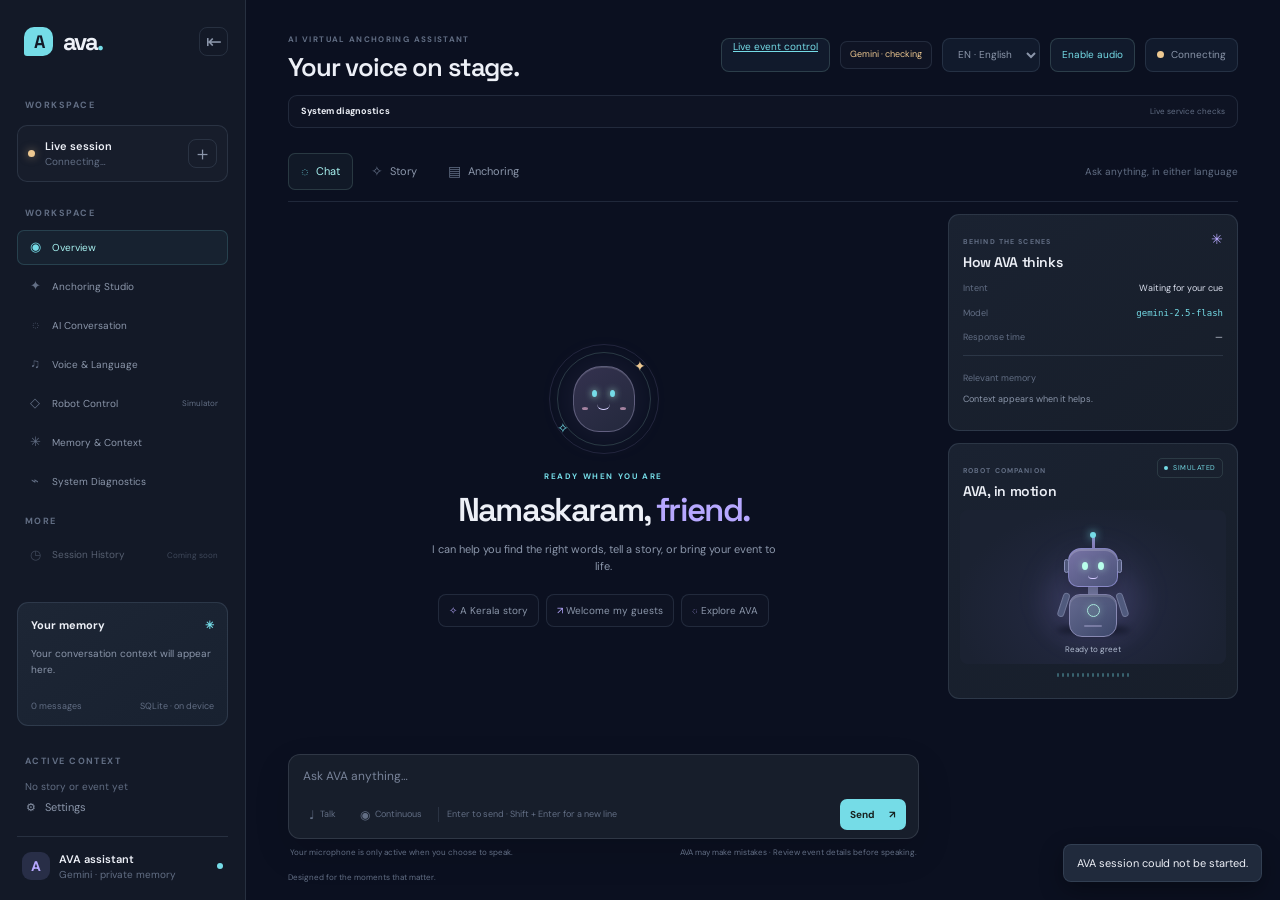
==== static/index.html @ 93ef5743 "Add AVA AI anchoring assistant" ====
<!doctype html>
<html lang="en">
<head>
  <meta charset="utf-8">
  <meta name="viewport" content="width=device-width, initial-scale=1">
  <meta name="theme-color" content="#0b1020">
  <title>AVA — Your voice on stage</title>
  <link rel="preconnect" href="https://fonts.googleapis.com">
  <link rel="preconnect" href="https://fonts.gstatic.com" crossorigin>
  <link href="https://fonts.googleapis.com/css2?family=DM+Sans:wght@400;500;600;700&family=Manjari:wght@400;700&family=Noto+Sans+Malayalam:wght@400;500;600;700&family=Space+Grotesk:wght@500;600;700&display=swap" rel="stylesheet">
  <link rel="stylesheet" href="/static/css/ava.css">
  <script src="/static/js/ava.js" defer></script>
</head>
<body>
  <div class="app-shell">
    <aside class="sidebar" aria-label="AVA workspace">
      <div class="sidebar-brand-row">
        <a class="brand" href="/" aria-label="AVA home"><span class="brand-mark">A</span><span>ava<span class="brand-dot">.</span></span></a>
        <button class="icon-button sidebar-toggle" id="sidebar-toggle" type="button" aria-label="Collapse sidebar" aria-expanded="true" title="Collapse sidebar">⇤</button>
      </div>
      <div class="sidebar-label">WORKSPACE</div>
      <div class="session-card">
        <span class="live-dot connecting" id="session-dot" aria-hidden="true"></span>
        <div><strong>Live session</strong><small id="session-short">Connecting…</small></div>
        <button class="icon-button" id="new-session" aria-label="Start a new session" title="New session">＋</button>
      </div>
      <nav class="side-navigation" aria-label="Workspace navigation">
        <span class="sidebar-label">WORKSPACE</span>
        <button class="side-link active" data-nav="overview"><span>◉</span> Overview</button>
        <button class="side-link" data-nav="anchoring"><span>✦</span> Anchoring Studio</button>
        <button class="side-link" data-nav="chat"><span>◌</span> AI Conversation</button>
        <button class="side-link" data-nav="voice"><span>♫</span> Voice &amp; Language</button>
        <button class="side-link" data-nav="robot"><span>◇</span> Robot Control <small>Simulator</small></button>
        <button class="side-link" data-nav="memory"><span>✳</span> Memory &amp; Context</button>
        <button class="side-link" data-nav="diagnostics"><span>⌁</span> System Diagnostics</button>
        <span class="sidebar-label secondary-label">MORE</span>
        <button class="side-link unavailable" type="button" disabled aria-describedby="history-status"><span>◷</span> Session History <small id="history-status">Coming soon</small></button>
      </nav>
      <section class="memory-card" aria-labelledby="memory-title">
        <div class="card-heading"><span id="memory-title">Your memory</span><span class="memory-icon">✳</span></div>
        <p id="memory-copy">Your conversation context will appear here.</p>
        <div class="memory-meta"><span id="memory-count">0 messages</span><span>SQLite · on device</span></div>
      </section>
      <section class="state-card" aria-labelledby="state-title">
        <div class="sidebar-label" id="state-title">ACTIVE CONTEXT</div>
        <div class="state-content" id="active-state"><span class="state-empty">No story or event yet</span></div>
      </section>
      <div class="sidebar-bottom">
        <button class="settings-link" id="open-settings"><span>⚙</span> Settings</button>
        <div class="profile"><div class="profile-avatar">A</div>        <div><strong>AVA assistant</strong><small>Gemini · private memory</small></div><span class="profile-status" id="connection-dot"></span></div>
      </div>
    </aside>

    <main class="main-panel">
      <header class="topbar">
        <div><span class="topbar-kicker">AI VIRTUAL ANCHORING ASSISTANT</span><h1>Your voice on stage.</h1></div>
        <div class="topbar-actions">
          <a class="audio-unlock" href="/control">Live event control</a>
          <span class="provider-pill checking" id="provider-status" role="status">Gemini · checking</span>
          <label class="sr-only" for="language-select">Response language</label>
          <select id="language-select" class="language-select" aria-label="Response language">
            <option value="en">EN · English</option><option value="ml">മലയാളം</option>
          </select>
          <button id="enable-audio" class="audio-unlock" type="button">Enable audio</button>
          <button id="theme-status" class="connection-pill connecting" type="button" aria-live="polite" title="Connection status"><span class="status-indicator"></span><span id="connection-label">Connecting</span></button>
        </div>
      </header>
      <section id="health-banner" class="health-banner" role="alert" aria-live="polite" hidden>
        <strong>Some AVA services need attention</strong>
        <ul id="health-details"></ul>
      </section>
      <details class="diagnostics-panel" id="diagnostics-panel">
        <summary><span>System diagnostics</span><small>Live service checks</small></summary>
        <div id="diagnostics-list" class="diagnostics-list" aria-live="polite"></div>
      </details>

      <nav class="mode-tabs" aria-label="Conversation mode">
        <button class="mode-tab active" data-mode="chat" aria-pressed="true"><span>◌</span> Chat</button>
        <button class="mode-tab" data-mode="story" aria-pressed="false"><span>✧</span> Story</button>
        <button class="mode-tab" data-mode="anchoring" aria-pressed="false"><span>▤</span> Anchoring</button>
        <span class="mode-hint" id="mode-hint">Ask anything, in either language</span>
      </nav>

      <section class="studio-view" id="anchoring-studio" aria-labelledby="studio-title" hidden>
        <div class="studio-heading">
          <div><span class="panel-kicker">LIVE ANCHORING STUDIO</span><h2 id="studio-title">Shape the next moment.</h2><p>Build and revise a spoken script while keeping the live event schedule in view.</p></div>
          <span class="studio-draft-state" id="studio-draft-state" role="status">Draft not saved</span>
        </div>
        <div class="studio-grid">
          <div class="studio-editor">
            <form id="studio-form" class="studio-card">
              <div class="studio-card-heading"><div><span class="panel-kicker">SCRIPT BRIEF</span><h3>Give AVA the details</h3></div><span class="step-mark">01</span></div>
              <div class="studio-fields">
                <label>Event / program title<input name="title" maxlength="160" placeholder="e.g. TechVista 2026"></label>
                <label>Event format<select name="event_type"><option>College Event</option><option>Tech Fest</option><option>News</option><option>Interview</option><option>Seminar</option><option>Product Launch</option><option>Cultural Program</option><option>Custom</option></select></label>
                <label>Audience<input name="audience" maxlength="120" placeholder="Students, faculty, and guests"></label>
                <label>Presenter style<select name="style"><option>Warm and confident</option><option>Professional host</option><option>Energetic presenter</option><option>Elegant and formal</option></select></label>
                <label>Tone<select name="tone"><option>Professional</option><option>Energetic</option><option>Friendly</option><option>Formal</option><option>Dramatic</option></select></label>
                <label>Topic<input name="topic" maxlength="180" placeholder="What is this segment about?"></label>
                <label class="field-wide">Key points<textarea name="key_points" rows="3" maxlength="1200" placeholder="Facts and moments AVA should cover"></textarea></label>
                <label class="field-wide">Names and designations<textarea name="names" rows="2" maxlength="800" placeholder="Use only confirmed names"></textarea></label>
                <label class="field-wide">Additional instructions<textarea name="instructions" rows="2" maxlength="800" placeholder="Timing, pronunciation, pronunciation notes…"></textarea></label>
              </div>
              <div class="studio-actions">
                <button class="secondary-action" id="studio-save-draft" type="button">Save draft</button>
                <button class="primary-action" type="submit">✦ Generate script</button>
              </div>
              <p class="studio-note">Script generation uses the configured Gemini route and streams into this editor. AVA speaks only after you select a segment; enable browser audio first.</p>
            </form>

            <section class="studio-card script-card" aria-labelledby="script-editor-title">
              <div class="studio-card-heading"><div><span class="panel-kicker">EDITABLE SCRIPT</span><h3 id="script-editor-title">Your segments</h3></div><div class="script-metrics"><span id="script-word-count">0 words</span><span id="script-character-count">0 characters</span></div></div>
              <div id="script-sections" class="script-sections"></div>
              <div class="script-toolbar">
                <button class="text-action" id="add-script-section" type="button">＋ Add section</button>
                <button class="text-action" id="preview-script" type="button">Preview full script</button>
                <button class="text-action" id="reset-script" type="button">Reset draft</button>
              </div>
              <div class="studio-actions segment-actions">
                <button class="secondary-action" id="regenerate-section" type="button">Regenerate selected</button>
                <button class="primary-action" id="speak-section" type="button">Speak selected segment</button>
              </div>
              <p class="studio-note" id="studio-playback-note">Future segments are editable drafts; queued playback control is not available in the current backend.</p>
            </section>
          </div>

          <aside class="studio-sidebar">
            <section class="studio-card preview-card">
              <div class="studio-card-heading"><div><span class="panel-kicker">LIVE OUTPUT PREVIEW</span><h3>Ready for the room</h3></div><span class="live-pill"><i></i> PREVIEW</span></div>
              <div id="active-segment-preview" class="active-segment-preview">Select a script segment to preview it here.</div>
              <div class="preview-meta"><span id="preview-duration">Estimated time · —</span><span id="preview-language">English</span></div>
              <div class="queue-notice"><strong>Playback queue</strong><span>AVA speaks a segment only when you choose “Speak selected”. The current service does not expose a queued script API.</span></div>
            </section>
            <section class="event-card studio-card" id="event-card" hidden>
              <div class="panel-title"><div><span class="panel-kicker">LIVE EVENT</span><h2>Event setup &amp; schedule</h2></div></div>
              <form id="event-form" class="event-form">
                <label>Event name<input name="name" required maxlength="200" placeholder="e.g. College Arts Festival"></label>
                <div class="event-fields"><label>Venue<input name="venue" maxlength="200" placeholder="Main auditorium"></label><label>Date<input name="event_date" type="date"></label></div>
                <label>Chief guest<input name="chief_guest" maxlength="200" placeholder="Name (optional)"></label>
                <label>Speakers<input name="speakers" maxlength="800" placeholder="Names, separated by commas"></label>
                <label>Schedule <small>One item per line: time | title | speaker</small><textarea name="schedule" rows="3" placeholder="10:00 | Welcome | Anjali"></textarea></label>
                <label>Tone<select name="tone"><option>Professional</option><option>Energetic</option><option>Youthful</option><option>Elegant</option></select></label>
                <button class="event-save" type="submit">Save event details</button>
              </form>
              <div id="schedule-display"></div>
              <button id="next-item" class="next-item" type="button" hidden>Announce next item <span>→</span></button>
            </section>
            <section class="studio-card segment-status-card">
              <span class="panel-kicker">SESSION CONTROLS</span>
              <h3>Live-safe editing</h3>
              <ul><li>Edits stay in this browser until you save the draft.</li><li>Generating a new segment does not overwrite the text currently being spoken.</li><li>Pause-after-segment and queue replacement are unavailable without backend queue support.</li></ul>
              <button class="stop-action" id="studio-stop" type="button">■ Stop current speech</button>
            </section>
          </aside>
        </div>
      </section>

      <div class="workspace">
        <section class="conversation-column" aria-label="Conversation">
          <div class="welcome-panel" id="welcome-panel">
            <div class="avatar-stage" id="avatar-stage" aria-hidden="true">
              <div class="avatar-orbit orbit-one"></div><div class="avatar-orbit orbit-two"></div>
              <div class="avatar-face"><span class="avatar-eyes"><i></i><i></i></span><span class="avatar-smile"></span><span class="avatar-cheek cheek-left"></span><span class="avatar-cheek cheek-right"></span></div>
              <span class="avatar-spark spark-one">✦</span><span class="avatar-spark spark-two">✧</span>
            </div>
            <p class="eyebrow">READY WHEN YOU ARE</p>
            <h2>Namaskaram, <span>friend.</span></h2>
            <p class="welcome-copy">I can help you find the right words, tell a story, or bring your event to life.</p>
            <div class="suggestion-row">
              <button class="suggestion" data-prompt="Create a story about a robot in Kerala">✧ <span>A Kerala story</span></button>
              <button class="suggestion" data-prompt="Write a warm welcome for our college arts festival">↗ <span>Welcome my guests</span></button>
              <button class="suggestion" data-prompt="Tell me what AVA can do">◌ <span>Explore AVA</span></button>
            </div>
          </div>
          <div class="chat-log" id="chat-log" aria-live="polite" aria-relevant="additions text"></div>
          <div class="typing-indicator" id="typing-indicator" aria-label="AVA is thinking" hidden><span></span><span></span><span></span><small>AVA is thinking</small></div>
          <div class="composer-wrap">
            <form id="chat-form" class="composer">
              <textarea id="message-input" rows="1" maxlength="8000" aria-label="Message AVA" placeholder="Ask AVA anything…"></textarea>
              <div class="composer-controls">
                <div class="composer-tools">
                  <button type="button" class="tool-button" id="mic-button" aria-label="Start push-to-talk" title="Push to talk">♩<span>Talk</span></button>
                  <button type="button" class="tool-button" id="continuous-button" aria-pressed="false" title="Toggle continuous listening">◉<span>Continuous</span></button>
                  <span class="input-divider"></span><span class="input-tip">Enter to send · Shift + Enter for a new line</span>
                </div>
                <button class="send-button" id="send-button" type="submit" aria-label="Send message"><span>Send</span><span>↗</span></button>
              </div>
            </form>
            <div class="composer-foot"><span id="microphone-status" role="status">Your microphone is only active when you choose to speak.</span><span>AVA may make mistakes · Review event details before speaking.</span></div>
          </div>
        </section>

        <aside class="insight-column">
          <section class="think-card">
            <div class="panel-title"><div><span class="panel-kicker">BEHIND THE SCENES</span><h2>How AVA thinks</h2></div><span class="think-spark">✳</span></div>
            <div class="think-row"><span class="think-label">Intent</span><span class="think-value" id="think-intent">Waiting for your cue</span></div>
            <div class="think-row"><span class="think-label">Model</span><span class="think-value model-value" id="think-model">gemini-2.5-flash</span></div>
            <div class="think-row"><span class="think-label">Response time</span><span class="think-value" id="think-latency">—</span></div>
            <div class="think-context"><span class="think-label">Relevant memory</span><p id="think-context">Context appears when it helps.</p></div>
          </section>
          <section class="robot-card" id="robot-card">
            <div class="robot-header"><div><span class="panel-kicker">ROBOT COMPANION</span><h2>AVA, in motion</h2></div><span class="sim-badge"><i></i> SIMULATED</span></div>
            <div class="robot-scene" id="robot-scene" aria-label="Animated simulated robot">
              <div class="scene-glow"></div><div class="robot-shadow"></div>
              <div class="robot-antenna"><i></i></div><div class="robot-head"><div class="robot-ear ear-left"></div><div class="robot-ear ear-right"></div><div class="robot-eye eye-left"></div><div class="robot-eye eye-right"></div><div class="robot-mouth"></div></div>
              <div class="robot-neck"></div><div class="robot-body"><span class="robot-core"></span><span class="robot-body-line"></span></div><div class="robot-arm arm-left"></div><div class="robot-arm arm-right"></div>
              <span class="robot-caption" id="robot-caption">Ready to greet</span>
            </div>
            <div class="visualizer" id="visualizer" aria-label="Speech visualizer"><i></i><i></i><i></i><i></i><i></i><i></i><i></i><i></i><i></i><i></i><i></i><i></i><i></i><i></i><i></i></div>
          </section>
        </aside>
      </div>
      <footer class="app-footer"><span>Designed for the moments that matter.</span><span>Gemini AI · local SQLite memory</span></footer>
    </main>
  </div>
  <dialog id="settings-dialog" class="settings-dialog">
    <form method="dialog" class="settings-heading"><div><span class="panel-kicker">PREFERENCES</span><h2>Make AVA yours</h2></div><button class="icon-button" aria-label="Close settings">×</button></form>
    <form id="settings-form" class="settings-form">
      <label>Gemini model<input id="model-setting" readonly value="gemini-2.5-flash"><small>Set GEMINI_MODEL in .env or config/ava.yaml.</small></label>
      <label>Speaking voice<select id="voice-setting"></select></label>
      <label>Microphone<select id="mic-setting"><option value="">Default microphone</option></select></label>
      <label>Robot connection<input id="robot-setting" readonly value="simulated"></label>
      <label>Robot serial port<input id="robot-port-setting" readonly value="Configure in config/ava.yaml"><small>Configure the COM port and baud rate in config/ava.yaml, then restart AVA.</small></label>
      <button class="event-save" type="submit">Save preferences</button>
    </form>
  </dialog>
  <dialog id="script-preview-dialog" class="settings-dialog script-preview-dialog">
    <form method="dialog" class="settings-heading"><div><span class="panel-kicker">FULL SCRIPT</span><h2>Preview</h2></div><button class="icon-button" aria-label="Close script preview">×</button></form>
    <pre id="script-preview-text" class="script-preview-text"></pre>
  </dialog>
  <div class="toast-region" id="toast-region" role="status" aria-live="polite"></div>
</body>
</html>
---- static/css/ava.css ----
:root {
  color-scheme: dark;
  --bg: #0b1020;
  --panel: #111a2c;
  --panel-soft: #152039;
  --panel-raised: #1a2742;
  --line: rgba(171, 196, 232, .13);
  --ink: #edf0f7;
  --muted: #8b96aa;
  --faint: #626e84;
  --mint: #75dce7;
  --mint-bright: #a9f4f2;
  --lavender: #b7a8ff;
  --gold: #edc891;
  --danger: #ff9b9b;
  --sans: "DM Sans", "Noto Sans Malayalam", "Manjari", sans-serif;
  --display: "Space Grotesk", "Noto Sans Malayalam", "Manjari", sans-serif;
}
* { box-sizing: border-box; }
body { margin: 0; min-width: 320px; color: var(--ink); background: var(--bg); font: 14px/1.5 var(--sans); }
button, input, select, textarea { font: inherit; }
button { color: inherit; }
button:focus-visible, input:focus-visible, select:focus-visible, textarea:focus-visible, a:focus-visible { outline: 2px solid var(--mint); outline-offset: 3px; }
.app-shell { min-height: 100vh; display: grid; grid-template-columns: 246px minmax(0, 1fr); }
.sidebar { position: sticky; top: 0; height: 100vh; padding: 26px 17px 18px; display: flex; flex-direction: column; border-right: 1px solid var(--line); background: #131927; }
.brand { display: flex; align-items: center; gap: 10px; padding: 0 7px; color: var(--ink); text-decoration: none; font: 700 24px var(--display); letter-spacing: -.08em; }
.brand-mark { width: 29px; height: 29px; display: grid; place-items: center; color: #131927; background: var(--mint); border-radius: 10px 10px 10px 3px; font-size: 18px; letter-spacing: -.06em; }
.brand-dot { color: var(--mint); }
.sidebar-label, .panel-kicker, .topbar-kicker { color: var(--faint); font-size: 9px; font-weight: 700; letter-spacing: .16em; }
.sidebar-label { margin: 42px 8px 12px; }
.session-card { display: flex; align-items: center; gap: 10px; padding: 12px 10px; border: 1px solid var(--line); border-radius: 10px; background: rgba(255,255,255,.018); }
.session-card > div { flex: 1; min-width: 0; }
.session-card strong, .profile strong { display: block; font-size: 11px; font-weight: 600; }
.session-card small, .profile small { display: block; color: var(--faint); font-size: 10px; }
.live-dot { width: 7px; height: 7px; display: inline-block; border-radius: 50%; background: var(--mint); box-shadow: 0 0 11px #9edbc87a; flex: 0 0 auto; }
.icon-button { width: 29px; height: 29px; display: grid; place-items: center; padding: 0; border: 1px solid var(--line); border-radius: 8px; background: transparent; color: var(--muted); cursor: pointer; font-size: 19px; }
.icon-button:hover { color: var(--mint); border-color: #9edbc85e; }
.memory-card { margin-top: 25px; padding: 14px 13px 12px; border: 1px solid var(--line); border-radius: 11px; background: linear-gradient(145deg, #1d2635, #182130); }
.card-heading { display: flex; justify-content: space-between; font-size: 11px; font-weight: 700; }
.memory-icon { color: var(--mint); }
.memory-card p { min-height: 39px; margin: 12px 0 15px; color: var(--muted); font-size: 10px; line-height: 1.6; }
.memory-meta { display: flex; justify-content: space-between; color: var(--faint); font-size: 9px; }
.state-card { flex: 1; min-height: 60px; }
.state-card .sidebar-label { margin: 29px 8px 10px; }
.state-content { padding: 0 8px; color: var(--muted); font-size: 10px; }
.state-empty { color: var(--faint); }
.state-item { padding: 9px 10px; border-left: 2px solid var(--lavender); border-radius: 0 6px 6px 0; background: #ffffff06; }
.state-item strong { display: block; margin-bottom: 3px; color: var(--ink); font-size: 10px; }
.sidebar-bottom { margin-top: auto; }
.settings-link { width: 100%; padding: 10px 9px; display: flex; gap: 9px; align-items: center; border: 0; background: transparent; color: var(--muted); text-align: left; cursor: pointer; font-size: 11px; }
.settings-link:hover { color: var(--ink); }
.profile { margin-top: 10px; padding: 14px 5px 0; display: flex; align-items: center; gap: 9px; border-top: 1px solid var(--line); }
.profile-avatar { width: 28px; height: 28px; display: grid; place-items: center; border-radius: 9px; background: #282e47; color: var(--lavender); font-weight: 700; }
.profile > div:nth-child(2) { flex: 1; }
.profile-status { width: 6px; height: 6px; border-radius: 50%; background: var(--mint); }
.main-panel { width: min(100%, 1550px); min-height: 100vh; margin: auto; padding: 27px clamp(20px, 3vw, 48px) 17px; display: flex; flex-direction: column; }
.topbar { display: flex; align-items: center; justify-content: space-between; gap: 18px; }
.topbar-kicker { font-size: 8px; letter-spacing: .17em; }
.topbar h1 { margin: 4px 0 0; font: 600 clamp(20px, 2vw, 26px)/1.2 var(--display); letter-spacing: -.045em; }
.topbar-actions { display: flex; align-items: center; gap: 10px; }
.language-select, .connection-pill, .audio-unlock { min-height: 34px; padding: 0 11px; border: 1px solid var(--line); border-radius: 8px; background: var(--panel); color: var(--muted); font-size: 10px; }
.connection-pill { display: flex; align-items: center; gap: 7px; }
.status-indicator { width: 7px; height: 7px; display: inline-block; border-radius: 50%; background: var(--gold); }
.connection-pill.connected .status-indicator { background: var(--mint); box-shadow: 0 0 9px #9edbc87a; }
.connection-pill.connecting .status-indicator { background: var(--gold); animation: pulse 1s infinite alternate; }
.connection-pill.error .status-indicator { background: var(--danger); }
.connection-pill.error { color: var(--danger); }
.audio-unlock { border-color: #9edbc830; color: var(--mint); cursor: pointer; }
.audio-unlock.enabled { background: #9edbc813; }
.health-banner { margin-top: 13px; padding: 10px 13px; border: 1px solid #edc8914a; border-radius: 8px; background: #edc8910c; color: var(--gold); font-size: 10px; }
.health-banner strong { font-size: 10px; }
.health-banner ul { display: grid; gap: 3px; margin: 5px 0 0; padding-left: 16px; color: #c7b89f; }
.mode-tabs { display: flex; align-items: center; gap: 5px; margin-top: 25px; padding-bottom: 11px; border-bottom: 1px solid var(--line); }
.mode-tab { display: flex; align-items: center; gap: 7px; padding: 7px 12px; border: 1px solid transparent; border-radius: 7px; background: transparent; color: var(--muted); cursor: pointer; font-size: 11px; }
.mode-tab span { color: var(--faint); font-size: 14px; }
.mode-tab:hover { color: var(--ink); }
.mode-tab.active { border-color: #9edbc82b; background: #9edbc80b; color: var(--mint-bright); }
.mode-tab.active span { color: var(--mint); }
.mode-hint { margin-left: auto; color: var(--faint); font-size: 10px; }
.workspace { flex: 1; min-height: 500px; display: grid; grid-template-columns: minmax(0, 1fr) 270px; gap: 23px; padding-top: 12px; }
.conversation-column { min-width: 0; min-height: 0; display: flex; flex-direction: column; }
.welcome-panel { flex: 1; display: flex; flex-direction: column; align-items: center; justify-content: center; padding: 25px 5px 23px; text-align: center; }
.avatar-stage { width: 110px; height: 110px; position: relative; display: grid; place-items: center; margin-bottom: 16px; }
.avatar-orbit { position: absolute; inset: 0; border: 1px solid #c2b8ff20; border-radius: 50%; }
.orbit-two { inset: 8px; border-color: #9edbc832; }
.avatar-face { position: relative; width: 62px; height: 66px; display: flex; align-items: center; flex-direction: column; justify-content: center; border: 1px solid #d9d3ff4b; border-radius: 46% 46% 42% 42%; background: linear-gradient(145deg, #34324f, #23283c); box-shadow: 0 0 35px #a49bff20, inset 0 1px #ffffff21; }
.avatar-eyes { display: flex; gap: 13px; margin-top: 3px; }
.avatar-eyes i { width: 5px; height: 7px; border-radius: 50%; background: var(--mint); box-shadow: 0 0 7px #9edbc8; }
.avatar-smile { width: 13px; height: 6px; margin-top: 7px; border-bottom: 1px solid #d5d0ff; border-radius: 0 0 12px 12px; }
.avatar-cheek { position: absolute; top: 40px; width: 6px; height: 3px; border-radius: 50%; background: #d6a5c5b5; }
.cheek-left { left: 8px; }.cheek-right { right: 8px; }
.avatar-spark { position: absolute; color: var(--gold); animation: drift 4s ease-in-out infinite; }
.spark-one { top: 12px; right: 13px; }.spark-two { bottom: 15px; left: 8px; color: var(--mint); animation-delay: -1.7s; }
.avatar-orbit.orbit-one { animation: orbit 20s linear infinite; }
.eyebrow { margin: 0 0 9px; color: var(--mint); font-size: 8px; font-weight: 700; letter-spacing: .2em; }
.welcome-panel h2 { margin: 0; font: 600 clamp(23px, 3vw, 33px)/1.2 var(--display); letter-spacing: -.05em; }
.welcome-panel h2 span { color: var(--lavender); }
.welcome-copy { max-width: 360px; margin: 11px 0 20px; color: var(--muted); font-size: 11px; }
.suggestion-row { display: flex; flex-wrap: wrap; justify-content: center; gap: 7px; }
.suggestion { padding: 8px 10px; border: 1px solid var(--line); border-radius: 8px; background: #ffffff04; color: var(--lavender); cursor: pointer; font-size: 10px; }
.suggestion span { color: var(--muted); }.suggestion:hover { border-color: #c2b8ff55; background: #c2b8ff0b; }
.chat-log { min-height: 0; max-height: 46vh; overflow-y: auto; padding: 12px 8px; }
.chat-log:empty { display: none; }
.message-row { display: flex; gap: 9px; margin: 13px 0; animation: rise .25s ease-out; }
.message-row.user { justify-content: flex-end; }
.message-avatar { width: 24px; height: 24px; flex: 0 0 auto; display: grid; place-items: center; border-radius: 8px; background: #282e47; color: var(--lavender); font: 600 11px var(--display); }
.message-bubble { max-width: min(78%, 560px); padding: 10px 13px; border: 1px solid var(--line); border-radius: 4px 12px 12px 12px; background: var(--panel); color: #dfe4ef; font-size: 12px; line-height: 1.7; white-space: pre-wrap; overflow-wrap: anywhere; }
.user .message-bubble { border-color: #9edbc822; border-radius: 12px 4px 12px 12px; background: #21302f; }
.message-actions { display: flex; gap: 8px; margin-top: 7px; }
.play-audio { padding: 3px 8px; border: 1px solid var(--line); border-radius: 5px; background: transparent; color: var(--mint); cursor: pointer; font-size: 9px; }
.typing-indicator { align-items: center; gap: 4px; padding: 0 10px 10px 34px; color: var(--faint); font-size: 9px; }
.typing-indicator:not([hidden]) { display: flex; }
.typing-indicator span { width: 4px; height: 4px; border-radius: 50%; background: var(--mint); animation: pulse 1s infinite alternate; }
.typing-indicator span:nth-child(2) { animation-delay: .2s; }.typing-indicator span:nth-child(3) { animation-delay: .4s; }
.typing-indicator small { margin-left: 5px; font-size: inherit; }
.composer-wrap { margin-top: auto; }
.composer { padding: 11px 12px 8px; border: 1px solid #b0bfd328; border-radius: 12px; background: #171e2b; box-shadow: 0 14px 35px #0002; transition: border-color .18s; }
.composer:focus-within { border-color: #9edbc849; }
.composer textarea { width: 100%; resize: none; max-height: 160px; padding: 1px 2px 7px; border: 0; outline: 0; background: transparent; color: var(--ink); font-size: 12px; line-height: 1.55; }
.composer textarea::placeholder { color: #788399; }
.composer-controls { display: flex; justify-content: space-between; align-items: center; gap: 10px; }
.composer-tools { min-width: 0; display: flex; align-items: center; gap: 8px; }
.tool-button { min-height: 27px; display: flex; align-items: center; gap: 5px; padding: 3px 7px; border: 1px solid transparent; border-radius: 6px; background: transparent; color: var(--faint); cursor: pointer; font-size: 12px; }
.tool-button span { font-size: 9px; }
.tool-button:hover, .tool-button[aria-pressed="true"], .tool-button.recording { border-color: #9edbc830; background: #9edbc80b; color: var(--mint); }
.input-divider { height: 15px; border-left: 1px solid var(--line); }.input-tip { color: var(--faint); font-size: 9px; }
.send-button { min-height: 31px; display: flex; align-items: center; gap: 14px; padding: 0 10px; border: 0; border-radius: 7px; background: var(--mint); color: #17211f; cursor: pointer; font-weight: 700; font-size: 10px; }
.send-button:hover { background: var(--mint-bright); }.send-button:disabled { opacity: .55; cursor: wait; }
.composer-foot { display: flex; justify-content: space-between; gap: 8px; padding: 7px 2px 0; color: var(--faint); font-size: 8px; }
.insight-column { display: flex; flex-direction: column; gap: 12px; }
.think-card, .robot-card, .event-card { padding: 14px; border: 1px solid var(--line); border-radius: 11px; background: linear-gradient(145deg, #1a2231, #171e2a); }
.panel-title, .robot-header { display: flex; align-items: flex-start; justify-content: space-between; }
.panel-title h2, .robot-header h2, .settings-heading h2 { margin: 3px 0 0; font: 600 14px var(--display); letter-spacing: -.03em; }
.panel-kicker { font-size: 7px; }.think-spark { color: var(--lavender); }
.think-row { display: flex; align-items: center; justify-content: space-between; gap: 8px; padding: 11px 0 0; }
.think-label { color: var(--faint); font-size: 9px; }.think-value { color: #d8ddeb; font-size: 9px; text-align: right; }
.model-value { color: var(--mint); font-family: monospace; }
.think-context { margin-top: 10px; padding-top: 10px; border-top: 1px solid var(--line); }
.think-context p { min-height: 24px; margin: 5px 0 0; color: var(--muted); font-size: 9px; line-height: 1.6; }
.sim-badge { display: flex; align-items: center; gap: 5px; padding: 4px 6px; border: 1px solid #9edbc823; border-radius: 5px; color: var(--mint); font-size: 7px; letter-spacing: .08em; }
.sim-badge i { width: 4px; height: 4px; border-radius: 50%; background: var(--mint); }
.robot-scene { height: 154px; position: relative; display: flex; flex-direction: column; align-items: center; justify-content: center; margin: 10px -3px 3px; overflow: hidden; border-radius: 8px; background: radial-gradient(ellipse at 50% 65%, #303252 0, #20263b 35%, #1b2232 73%); }
.scene-glow { position: absolute; width: 95px; height: 88px; bottom: 24px; border-radius: 50%; background: #a39aff17; filter: blur(15px); }
.robot-shadow { position: absolute; width: 73px; height: 10px; bottom: 29px; border-radius: 50%; background: #0d1120b8; filter: blur(3px); }
.robot-antenna { width: 3px; height: 12px; position: relative; z-index: 2; margin-bottom: -1px; background: #8880be; }
.robot-antenna i { width: 6px; height: 6px; position: absolute; top: -5px; left: -1.5px; border-radius: 50%; background: var(--mint); box-shadow: 0 0 8px var(--mint); }
.robot-head { width: 50px; height: 39px; position: relative; z-index: 2; border: 1px solid #9b9ae1a8; border-radius: 13px 13px 10px 10px; background: linear-gradient(145deg, #7773a5, #4a5278); box-shadow: inset 0 2px #ffffff2c, 0 5px 14px #0003; animation: bob 3s ease-in-out infinite; }
.robot-ear { width: 5px; height: 14px; position: absolute; top: 10px; border: 1px solid #8b91bb; border-radius: 4px; background: #50587b; }.ear-left { left: -5px; }.ear-right { right: -5px; }
.robot-eye { width: 6px; height: 8px; position: absolute; top: 13px; border-radius: 50%; background: #b8ffeb; box-shadow: 0 0 7px #9edbc8bd; }.eye-left { left: 13px; }.eye-right { right: 13px; }
.robot-mouth { width: 10px; height: 4px; position: absolute; bottom: 7px; left: 19px; border-bottom: 1px solid #d3caff; border-radius: 0 0 8px 8px; }
.robot-neck { width: 10px; height: 7px; background: #71779b; }
.robot-body { width: 48px; height: 43px; position: relative; z-index: 1; border: 1px solid #8889b3; border-radius: 11px 11px 13px 13px; background: linear-gradient(140deg, #656a90, #3d486b); box-shadow: inset 0 2px #ffffff20; }
.robot-core { width: 13px; height: 13px; position: absolute; top: 9px; left: 17px; border: 1px solid #a9e8dc; border-radius: 50%; background: #9edbc828; box-shadow: 0 0 8px #9edbc852; }
.robot-body-line { width: 18px; height: 2px; position: absolute; bottom: 9px; left: 14px; border-radius: 4px; background: #a9a8d27a; }
.robot-arm { width: 7px; height: 25px; position: absolute; z-index: 0; top: 83px; border: 1px solid #71789a; border-radius: 5px; background: #505a7d; transform-origin: top center; }.arm-left { left: calc(50% - 29px); transform: rotate(18deg); }.arm-right { right: calc(50% - 29px); transform: rotate(-18deg); }
.robot-caption { position: absolute; bottom: 9px; color: #b3bed2; font-size: 8px; }
.robot-scene.speaking .robot-head { animation: speak 180ms ease-in-out infinite alternate; }.robot-scene.gesture-wave .arm-right { animation: wave .55s ease-in-out 4 alternate; }.robot-scene.gesture-bow .robot-head { animation: bow .8s ease-in-out 2 alternate; }.robot-scene.gesture-expressive .arm-left { animation: wave .5s ease-in-out 3 alternate; }
.visualizer { height: 17px; display: flex; align-items: center; justify-content: center; gap: 3px; opacity: .35; }.visualizer i { width: 2px; height: 4px; border-radius: 2px; background: var(--mint); }.robot-scene.speaking + .visualizer { opacity: 1; }.robot-scene.speaking + .visualizer i { animation: wavebar .5s ease-in-out infinite alternate; }.visualizer i:nth-child(3n) { animation-delay: .17s; }.visualizer i:nth-child(2n) { animation-delay: .31s; }
.event-card[hidden] { display: none; }.event-card { max-height: 36vh; overflow-y: auto; }.event-form { display: grid; gap: 9px; margin-top: 12px; }.event-form label, .settings-form label { display: grid; gap: 4px; color: var(--muted); font-size: 9px; }.event-form label small, .settings-form small { color: var(--faint); font-size: 8px; }
.event-form input, .event-form select, .event-form textarea, .settings-form input, .settings-form select { width: 100%; min-width: 0; padding: 7px 8px; border: 1px solid var(--line); border-radius: 6px; background: #111827; color: var(--ink); font-size: 10px; }.event-form textarea { resize: vertical; }.event-fields { display: grid; grid-template-columns: 1fr 1fr; gap: 7px; }
.event-save, .next-item { min-height: 30px; padding: 6px 10px; border: 1px solid #9edbc830; border-radius: 6px; background: #9edbc813; color: var(--mint-bright); cursor: pointer; font-size: 9px; }.event-save:hover, .next-item:hover { background: #9edbc822; }
.next-item { width: 100%; display: flex; justify-content: space-between; margin-top: 8px; }.schedule-line { padding: 7px 3px; border-bottom: 1px solid var(--line); color: var(--muted); font-size: 9px; }.schedule-line.current { color: var(--mint); }
.app-footer { display: flex; justify-content: space-between; gap: 12px; padding-top: 13px; color: var(--faint); font-size: 8px; }
.settings-dialog { width: min(420px, calc(100% - 28px)); padding: 21px; border: 1px solid var(--line); border-radius: 13px; background: #171e2b; color: var(--ink); box-shadow: 0 20px 70px #0009; }.settings-dialog::backdrop { background: #060912b8; backdrop-filter: blur(4px); }.settings-heading { display: flex; justify-content: space-between; align-items: flex-start; }.settings-form { display: grid; gap: 14px; margin-top: 20px; }
.toast-region { position: fixed; right: 18px; bottom: 18px; z-index: 10; display: grid; gap: 7px; }.toast { max-width: 320px; padding: 10px 13px; border: 1px solid var(--line); border-radius: 8px; background: #202a3c; color: var(--ink); box-shadow: 0 8px 24px #0005; font-size: 11px; animation: rise .2s ease; }
.sr-only { width: 1px; height: 1px; position: absolute; overflow: hidden; clip: rect(0,0,0,0); white-space: nowrap; clip-path: inset(50%); }
@keyframes pulse { to { transform: translateY(-3px); opacity: .45; } } @keyframes drift { 50% { transform: translate(3px,-5px) rotate(20deg); } } @keyframes orbit { to { transform: rotate(360deg); } } @keyframes rise { from { opacity: 0; transform: translateY(5px); } to { opacity: 1; transform: translateY(0); } } @keyframes bob { 50% { transform: translateY(-2px); } } @keyframes speak { to { transform: translateY(-2px) scale(1.03); } } @keyframes wave { to { transform: rotate(-63deg); } } @keyframes bow { to { transform: rotate(16deg) translateY(2px); } } @keyframes wavebar { to { height: 14px; } }
@media (min-width: 1200px) { .workspace { grid-template-columns: minmax(0, 1fr) 290px; gap: 29px; }.main-panel { padding-inline: 42px; } }
@media (max-width: 900px) { .app-shell { grid-template-columns: 205px minmax(0,1fr); }.workspace { grid-template-columns: minmax(0,1fr) 245px; gap: 14px; }.main-panel { padding-inline: 20px; }.input-tip { display: none; } }
@media (max-width: 700px) { .app-shell { grid-template-columns: 1fr; }.sidebar { position: static; height: auto; display: grid; grid-template-columns: 1fr auto; padding: 11px 15px; border-right: 0; border-bottom: 1px solid var(--line); }.sidebar .sidebar-label, .memory-card, .state-card, .sidebar-bottom { display: none; }.brand { font-size: 20px; }.brand-mark { width: 25px; height: 25px; }.session-card { width: auto; padding: 6px 8px; }.session-card small, .session-card .icon-button { display: none; }.main-panel { min-height: calc(100vh - 49px); padding: 19px 15px 12px; }.topbar-kicker { font-size: 7px; }.topbar h1 { font-size: 21px; }.connection-pill { display: flex; min-height: 29px; padding: 0 7px; font-size: 8px; }.audio-unlock { min-height: 29px; padding: 0 7px; font-size: 8px; }.mode-tabs { margin-top: 17px; }.mode-hint { display: none; }.workspace { min-height: 0; display: flex; flex-direction: column; gap: 14px; }.conversation-column { min-height: 55vh; }.welcome-panel { min-height: 290px; }.chat-log { max-height: 38vh; }.insight-column { display: grid; grid-template-columns: 1fr 1fr; align-items: start; }.think-card { grid-column: 1/-1; }.robot-card { min-width: 0; }.robot-scene { height: 145px; }.event-card { max-height: none; grid-column: 1/-1; }.composer-foot { flex-direction: column; font-size: 7px; }.app-footer { font-size: 7px; }.suggestion-row { gap: 5px; }.suggestion { font-size: 9px; }.message-bubble { max-width: 88%; } }
@media (prefers-reduced-motion: reduce) { *, *::before, *::after { scroll-behavior: auto !important; animation-duration: .01ms !important; animation-iteration-count: 1 !important; transition-duration: .01ms !important; } }

.side-navigation { display: grid; gap: 4px; margin: 25px 0 5px; }
.side-navigation .sidebar-label { margin: 0 8px 5px; }
.side-navigation .secondary-label { margin-top: 12px; }
.side-link { width: 100%; min-height: 35px; display: flex; align-items: center; gap: 9px; padding: 0 9px; border: 1px solid transparent; border-radius: 7px; background: transparent; color: var(--muted); text-align: left; cursor: pointer; font-size: 10px; }
.side-link > span { width: 16px; color: var(--faint); text-align: center; font-size: 13px; }
.side-link small { margin-left: auto; color: var(--faint); font-size: 8px; }
.side-link:hover, .side-link.active { border-color: #75dce72b; background: #75dce70c; color: var(--mint-bright); }
.side-link.active > span { color: var(--mint); }
.side-link.unavailable { cursor: not-allowed; opacity: .55; }
.provider-pill { padding: 6px 9px; border: 1px solid var(--line); border-radius: 7px; color: var(--muted); background: #ffffff05; font-size: 9px; white-space: nowrap; }
.provider-pill.ready { border-color: #75dce738; color: var(--mint-bright); background: #75dce70c; }
.provider-pill.missing { border-color: #ff9b9b50; color: var(--danger); background: #ff9b9b0b; }
.provider-pill.checking { color: var(--gold); }
.studio-view { padding: 20px 0 24px; }
.studio-view[hidden], .workspace[hidden] { display: none; }
.studio-heading { display: flex; align-items: center; justify-content: space-between; gap: 15px; margin: 0 0 17px; }
.studio-heading h2 { margin: 5px 0 4px; font: 600 clamp(23px, 2.6vw, 34px)/1.15 var(--display); letter-spacing: -.05em; }
.studio-heading p { margin: 0; color: var(--muted); font-size: 11px; }
.studio-draft-state { padding: 6px 9px; border: 1px solid var(--line); border-radius: 7px; color: var(--muted); font-size: 9px; white-space: nowrap; }
.studio-grid { display: grid; grid-template-columns: minmax(0, 1.55fr) minmax(270px, .75fr); align-items: start; gap: 15px; }
.studio-editor, .studio-sidebar { min-width: 0; display: grid; align-content: start; gap: 13px; }
.studio-card { min-width: 0; padding: 17px; border: 1px solid var(--line); border-radius: 13px; background: linear-gradient(145deg, #141e33, #101827); box-shadow: 0 14px 36px #03071438; }
.studio-card-heading { display: flex; align-items: flex-start; justify-content: space-between; gap: 10px; margin-bottom: 14px; }
.studio-card-heading h3, .segment-status-card h3 { margin: 4px 0 0; font: 600 15px var(--display); letter-spacing: -.03em; }
.step-mark { color: #75dce780; font: 600 12px var(--display); }
.studio-fields { display: grid; grid-template-columns: repeat(2, minmax(0,1fr)); gap: 11px; }
.studio-fields label { display: grid; gap: 5px; color: var(--muted); font-size: 9px; }
.studio-fields .field-wide { grid-column: 1/-1; }
.studio-fields input, .studio-fields select, .studio-fields textarea { width: 100%; min-width: 0; padding: 9px 10px; border: 1px solid var(--line); border-radius: 7px; outline: none; color: var(--ink); background: #0c1424; font-size: 10px; }
.studio-fields input:focus, .studio-fields select:focus, .studio-fields textarea:focus, .section-editor:focus { border-color: #75dce77a; box-shadow: 0 0 0 3px #75dce712; }
.studio-fields textarea, .section-editor { resize: vertical; }
.studio-actions { display: flex; justify-content: flex-end; gap: 8px; margin-top: 13px; }
.primary-action, .secondary-action, .stop-action { min-height: 34px; padding: 0 12px; border: 1px solid #75dce74a; border-radius: 7px; cursor: pointer; font-size: 9px; font-weight: 700; }
.primary-action { color: #07131c; background: linear-gradient(110deg, #75dce7, #a8d7ff); }
.primary-action:hover:not(:disabled) { filter: brightness(1.08); }
.secondary-action { color: var(--mint-bright); background: #75dce710; }
.primary-action:disabled, .secondary-action:disabled { cursor: not-allowed; opacity: .45; }
.studio-note { margin: 9px 0 0; color: var(--faint); font-size: 8px; line-height: 1.6; }
.script-metrics { display: flex; gap: 11px; color: var(--faint); font-size: 8px; }
.script-sections { display: grid; gap: 9px; }
.script-section { padding: 10px; border: 1px solid var(--line); border-radius: 9px; background: #0c1424a8; }
.script-section.selected { border-color: #75dce768; box-shadow: inset 2px 0 var(--mint); }
.script-section-heading { display: flex; align-items: center; justify-content: space-between; gap: 8px; margin-bottom: 8px; }
.section-title-input { width: min(240px, 65%); padding: 5px 7px; border: 1px solid transparent; border-radius: 5px; color: var(--ink); background: transparent; font-size: 10px; font-weight: 700; }
.section-title-input:focus { border-color: var(--line); outline: none; }
.section-controls { display: flex; gap: 3px; }
.section-control { width: 25px; height: 25px; padding: 0; border: 1px solid transparent; border-radius: 5px; background: transparent; color: var(--muted); cursor: pointer; }
.section-control:hover:not(:disabled) { border-color: var(--line); color: var(--mint); }
.section-control:disabled { opacity: .3; cursor: not-allowed; }
.section-editor { width: 100%; min-height: 78px; padding: 9px; border: 1px solid var(--line); border-radius: 7px; color: var(--ink); background: #0a1220; font: 10px/1.7 var(--sans); }
.script-toolbar { display: flex; flex-wrap: wrap; gap: 7px; padding-top: 12px; }
.text-action { padding: 5px 7px; border: 0; background: transparent; color: var(--mint); cursor: pointer; font-size: 9px; }
.text-action:hover { color: var(--mint-bright); }
.segment-actions { justify-content: space-between; border-top: 1px solid var(--line); padding-top: 12px; }
.preview-card { background: radial-gradient(ellipse at top right, #8a74ff16, transparent 48%), linear-gradient(145deg, #151d34, #111827); }
.live-pill { display: flex; align-items: center; gap: 5px; padding: 4px 6px; border: 1px solid #75dce72b; border-radius: 5px; color: var(--mint); font-size: 7px; letter-spacing: .1em; }
.live-pill i { width: 5px; height: 5px; border-radius: 50%; background: var(--mint); box-shadow: 0 0 8px var(--mint); }
.active-segment-preview { min-height: 135px; padding: 12px; border: 1px solid var(--line); border-radius: 8px; color: #dfe6f4; background: #0a1220a8; font: 10px/1.8 var(--sans); white-space: pre-wrap; }
.preview-meta { display: flex; justify-content: space-between; gap: 9px; margin-top: 9px; color: var(--faint); font-size: 8px; }
.queue-notice { display: grid; gap: 4px; margin-top: 13px; padding: 10px; border-left: 2px solid var(--lavender); border-radius: 0 7px 7px 0; background: #b7a8ff0b; }
.queue-notice strong { color: var(--lavender); font-size: 9px; }
.queue-notice span, .segment-status-card li { color: var(--muted); font-size: 8px; line-height: 1.65; }
.segment-status-card ul { display: grid; gap: 6px; margin: 11px 0 13px; padding-left: 16px; }
.stop-action { border-color: #ff9b9b49; color: var(--danger); background: #ff9b9b0a; }
.event-card.studio-card { max-height: none; overflow: visible; }
.script-preview-dialog { max-height: 85vh; overflow: auto; }
.script-preview-text { max-height: 65vh; overflow: auto; color: var(--ink); font: 11px/1.8 var(--sans); white-space: pre-wrap; }
.live-dot.connecting { background: var(--gold); box-shadow: 0 0 9px #edc89180; animation: pulse 1s infinite alternate; }
.live-dot.error, .profile-status.disconnected { background: var(--danger); box-shadow: 0 0 9px #ff9b9b70; }
.diagnostics-panel { margin-top: 12px; border: 1px solid var(--line); border-radius: 9px; background: #ffffff04; }
.diagnostics-panel > summary { display: flex; justify-content: space-between; gap: 12px; padding: 9px 12px; color: var(--ink); cursor: pointer; font-size: 9px; font-weight: 700; list-style-position: inside; }
.diagnostics-panel > summary small { color: var(--faint); font-size: 8px; font-weight: 400; }
.diagnostics-list { display: grid; grid-template-columns: repeat(auto-fit, minmax(180px,1fr)); gap: 7px; padding: 0 9px 9px; }
.diagnostic-row { display: grid; grid-template-columns: 1fr auto; align-items: center; gap: 5px 8px; padding: 8px; border: 1px solid var(--line); border-radius: 7px; background: #0c142477; }
.diagnostic-row strong { color: #dce4f4; font-size: 8px; }
.diagnostic-state { color: var(--muted); font-size: 7px; }
.diagnostic-state.ready, .diagnostic-state.configured { color: var(--mint); }
.diagnostic-state.missing, .diagnostic-state.error { color: var(--danger); }
.diagnostic-state.unavailable { color: var(--gold); }
.diagnostic-detail { grid-column: 1/-1; color: var(--faint); font-size: 7px; line-height: 1.5; overflow-wrap: anywhere; }
@media (max-width: 1050px) {
  .app-shell { grid-template-columns: 220px minmax(0,1fr); }
  .studio-grid { grid-template-columns: minmax(0,1fr) 280px; }
  .provider-pill { display: none; }
}
.sidebar-brand-row { display: flex; align-items: center; justify-content: space-between; gap: 8px; }
.sidebar-toggle { flex: 0 0 auto; }
.app-shell.sidebar-collapsed { grid-template-columns: 76px minmax(0,1fr); }
.sidebar-collapsed .sidebar { padding-inline: 9px; }
.sidebar-collapsed .brand { justify-content: center; padding-inline: 0; }
.sidebar-collapsed .brand > span:not(.brand-mark), .sidebar-collapsed .session-card > div,
.sidebar-collapsed .memory-card, .sidebar-collapsed .state-card { display: none; }
.sidebar-collapsed .session-card { justify-content: center; padding-inline: 5px; }
.sidebar-collapsed .session-card .icon-button { display: none; }
.sidebar-collapsed .side-navigation .sidebar-label { display: none; }
.sidebar-collapsed .side-link { justify-content: center; padding-inline: 0; font-size: 0; }
.sidebar-collapsed .side-link > span { font-size: 14px; }
.sidebar-collapsed .side-link small { display: none; }
.sidebar-collapsed .settings-link { justify-content: center; padding-inline: 0; font-size: 0; }
.sidebar-collapsed .settings-link > span { font-size: 14px; }
.sidebar-collapsed .profile { justify-content: center; }
.sidebar-collapsed .profile > div:nth-child(2) { display: none; }
@media (max-width: 760px) {
  .app-shell { grid-template-columns: 1fr; }
  .app-shell.sidebar-collapsed { grid-template-columns: 1fr; }
  .sidebar { position: static; height: auto; display: grid; grid-template-columns: minmax(0,1fr) auto; padding: 11px 15px; border-right: 0; border-bottom: 1px solid var(--line); }
  .sidebar > .sidebar-label, .memory-card, .state-card, .sidebar-bottom { display: none; }
  .brand { font-size: 20px; }
  .brand-mark { width: 25px; height: 25px; }
  .session-card { width: auto; padding: 6px 8px; }
  .session-card small, .session-card .icon-button { display: none; }
  .sidebar-toggle { display: none; }
  .sidebar-collapsed .brand { justify-content: flex-start; }
  .sidebar-collapsed .brand > span:not(.brand-mark) { display: inline; }
  .sidebar-collapsed .session-card > div { display: block; }
  .sidebar-collapsed .side-link { justify-content: flex-start; padding-inline: 8px; font-size: 9px; }
  .sidebar-collapsed .side-link > span { font-size: 13px; }
  .side-navigation { display: flex; overflow-x: auto; grid-column: 1/-1; margin: 8px -5px 0; padding-bottom: 3px; }
  .side-navigation .sidebar-label { display: none; }
  .side-link { width: auto; min-width: max-content; min-height: 30px; padding-inline: 8px; font-size: 9px; }
  .side-link small { display: none; }
  .main-panel { width: 100%; min-width: 0; min-height: calc(100vh - 90px); padding: 19px 15px 12px; }
  .topbar { flex-direction: column; align-items: stretch; gap: 10px; }
  .topbar-actions { flex-wrap: wrap; justify-content: flex-start; gap: 6px; }
  .topbar-actions .audio-unlock, .language-select, .connection-pill { min-height: 30px; padding-inline: 8px; font-size: 8px; }
  .studio-grid { grid-template-columns: 1fr; }
  .studio-heading { align-items: flex-start; }
  .studio-heading p { max-width: 40ch; }
  .studio-card { padding: 13px; }
}
@media (max-width: 520px) {
  .studio-heading { flex-direction: column; }
  .studio-fields { grid-template-columns: 1fr; }
  .studio-fields .field-wide { grid-column: auto; }
  .studio-actions { flex-wrap: wrap; }
  .studio-actions > button { flex: 1; }
  .script-metrics { flex-direction: column; align-items: flex-end; gap: 3px; }
  .topbar-actions .provider-pill { display: none; }
}
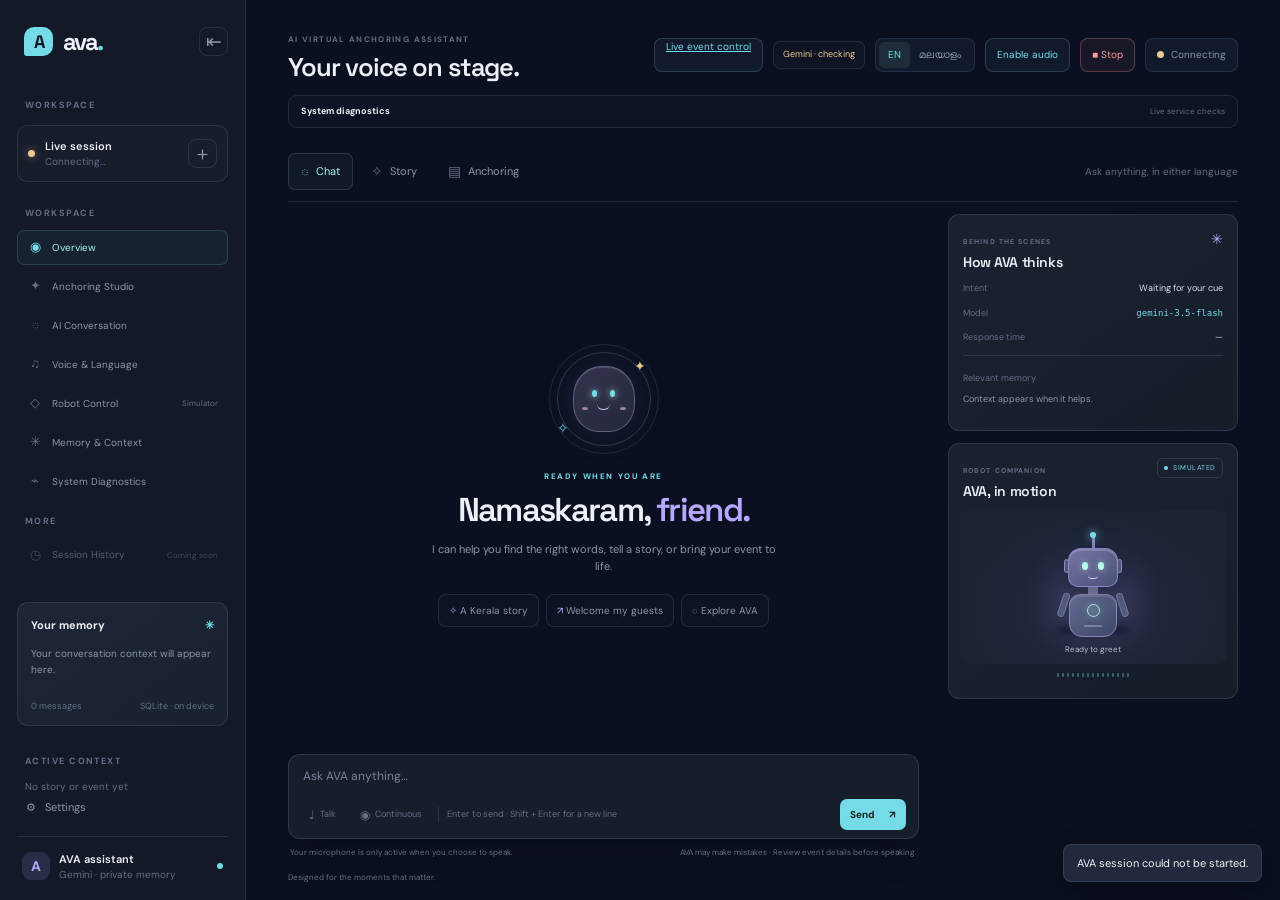
==== commit 93044976: "Update AVA application and tests" ====
--- a/static/index.html
+++ b/static/index.html
@@ -57,11 +57,15 @@
         <div class="topbar-actions">
           <a class="audio-unlock" href="/control">Live event control</a>
           <span class="provider-pill checking" id="provider-status" role="status">Gemini · checking</span>
-          <label class="sr-only" for="language-select">Response language</label>
-          <select id="language-select" class="language-select" aria-label="Response language">
+          <select id="language-select" class="sr-only" aria-hidden="true" tabindex="-1">
             <option value="en">EN · English</option><option value="ml">മലയാളം</option>
           </select>
+          <div class="language-toggle" role="group" aria-label="Response language">
+            <button id="language-en" type="button" aria-pressed="true">EN</button>
+            <button id="language-ml" type="button" aria-pressed="false">മലയാളം</button>
+          </div>
           <button id="enable-audio" class="audio-unlock" type="button">Enable audio</button>
+          <button id="stop-speaking" class="stop-speaking" type="button" aria-label="Stop current speech">■ Stop</button>
           <button id="theme-status" class="connection-pill connecting" type="button" aria-live="polite" title="Connection status"><span class="status-indicator"></span><span id="connection-label">Connecting</span></button>
         </div>
       </header>
@@ -194,7 +198,7 @@
           <section class="think-card">
             <div class="panel-title"><div><span class="panel-kicker">BEHIND THE SCENES</span><h2>How AVA thinks</h2></div><span class="think-spark">✳</span></div>
             <div class="think-row"><span class="think-label">Intent</span><span class="think-value" id="think-intent">Waiting for your cue</span></div>
-            <div class="think-row"><span class="think-label">Model</span><span class="think-value model-value" id="think-model">gemini-2.5-flash</span></div>
+            <div class="think-row"><span class="think-label">Model</span><span class="think-value model-value" id="think-model">gemini-3.5-flash</span></div>
             <div class="think-row"><span class="think-label">Response time</span><span class="think-value" id="think-latency">—</span></div>
             <div class="think-context"><span class="think-label">Relevant memory</span><p id="think-context">Context appears when it helps.</p></div>
           </section>
@@ -216,7 +220,7 @@
   <dialog id="settings-dialog" class="settings-dialog">
     <form method="dialog" class="settings-heading"><div><span class="panel-kicker">PREFERENCES</span><h2>Make AVA yours</h2></div><button class="icon-button" aria-label="Close settings">×</button></form>
     <form id="settings-form" class="settings-form">
-      <label>Gemini model<input id="model-setting" readonly value="gemini-2.5-flash"><small>Set GEMINI_MODEL in .env or config/ava.yaml.</small></label>
+      <label>Gemini model<input id="model-setting" readonly value="gemini-3.5-flash"><small>Set GEMINI_MODEL in .env or config/ava.yaml.</small></label>
       <label>Speaking voice<select id="voice-setting"></select></label>
       <label>Microphone<select id="mic-setting"><option value="">Default microphone</option></select></label>
       <label>Robot connection<input id="robot-setting" readonly value="simulated"></label>
--- a/static/css/ava.css
+++ b/static/css/ava.css
@@ -59,6 +59,10 @@
 .topbar h1 { margin: 4px 0 0; font: 600 clamp(20px, 2vw, 26px)/1.2 var(--display); letter-spacing: -.045em; }
 .topbar-actions { display: flex; align-items: center; gap: 10px; }
 .language-select, .connection-pill, .audio-unlock { min-height: 34px; padding: 0 11px; border: 1px solid var(--line); border-radius: 8px; background: var(--panel); color: var(--muted); font-size: 10px; }
+.language-toggle { display: inline-flex; min-height: 34px; padding: 3px; border: 1px solid var(--line); border-radius: 8px; background: var(--panel); }
+.language-toggle button { padding: 0 9px; border: 0; border-radius: 5px; background: transparent; color: var(--muted); cursor: pointer; font-size: 10px; }
+.language-toggle button[aria-pressed="true"] { background: #9edbc81a; color: var(--mint); }
+.language-ml .message-bubble, .language-ml .composer textarea, .language-ml .welcome-copy { font-family: "Noto Sans Malayalam", "Manjari", "DM Sans", sans-serif; }
 .connection-pill { display: flex; align-items: center; gap: 7px; }
 .status-indicator { width: 7px; height: 7px; display: inline-block; border-radius: 50%; background: var(--gold); }
 .connection-pill.connected .status-indicator { background: var(--mint); box-shadow: 0 0 9px #9edbc87a; }
@@ -67,6 +71,8 @@
 .connection-pill.error { color: var(--danger); }
 .audio-unlock { border-color: #9edbc830; color: var(--mint); cursor: pointer; }
 .audio-unlock.enabled { background: #9edbc813; }
+.stop-speaking { min-height: 34px; padding: 0 11px; border: 1px solid #ff9b9b4a; border-radius: 8px; background: #ff9b9b0d; color: var(--danger); cursor: pointer; font-size: 10px; }
+.stop-speaking:hover { background: #ff9b9b1c; }
 .health-banner { margin-top: 13px; padding: 10px 13px; border: 1px solid #edc8914a; border-radius: 8px; background: #edc8910c; color: var(--gold); font-size: 10px; }
 .health-banner strong { font-size: 10px; }
 .health-banner ul { display: grid; gap: 3px; margin: 5px 0 0; padding-left: 16px; color: #c7b89f; }
@@ -167,7 +173,7 @@
 @keyframes pulse { to { transform: translateY(-3px); opacity: .45; } } @keyframes drift { 50% { transform: translate(3px,-5px) rotate(20deg); } } @keyframes orbit { to { transform: rotate(360deg); } } @keyframes rise { from { opacity: 0; transform: translateY(5px); } to { opacity: 1; transform: translateY(0); } } @keyframes bob { 50% { transform: translateY(-2px); } } @keyframes speak { to { transform: translateY(-2px) scale(1.03); } } @keyframes wave { to { transform: rotate(-63deg); } } @keyframes bow { to { transform: rotate(16deg) translateY(2px); } } @keyframes wavebar { to { height: 14px; } }
 @media (min-width: 1200px) { .workspace { grid-template-columns: minmax(0, 1fr) 290px; gap: 29px; }.main-panel { padding-inline: 42px; } }
 @media (max-width: 900px) { .app-shell { grid-template-columns: 205px minmax(0,1fr); }.workspace { grid-template-columns: minmax(0,1fr) 245px; gap: 14px; }.main-panel { padding-inline: 20px; }.input-tip { display: none; } }
-@media (max-width: 700px) { .app-shell { grid-template-columns: 1fr; }.sidebar { position: static; height: auto; display: grid; grid-template-columns: 1fr auto; padding: 11px 15px; border-right: 0; border-bottom: 1px solid var(--line); }.sidebar .sidebar-label, .memory-card, .state-card, .sidebar-bottom { display: none; }.brand { font-size: 20px; }.brand-mark { width: 25px; height: 25px; }.session-card { width: auto; padding: 6px 8px; }.session-card small, .session-card .icon-button { display: none; }.main-panel { min-height: calc(100vh - 49px); padding: 19px 15px 12px; }.topbar-kicker { font-size: 7px; }.topbar h1 { font-size: 21px; }.connection-pill { display: flex; min-height: 29px; padding: 0 7px; font-size: 8px; }.audio-unlock { min-height: 29px; padding: 0 7px; font-size: 8px; }.mode-tabs { margin-top: 17px; }.mode-hint { display: none; }.workspace { min-height: 0; display: flex; flex-direction: column; gap: 14px; }.conversation-column { min-height: 55vh; }.welcome-panel { min-height: 290px; }.chat-log { max-height: 38vh; }.insight-column { display: grid; grid-template-columns: 1fr 1fr; align-items: start; }.think-card { grid-column: 1/-1; }.robot-card { min-width: 0; }.robot-scene { height: 145px; }.event-card { max-height: none; grid-column: 1/-1; }.composer-foot { flex-direction: column; font-size: 7px; }.app-footer { font-size: 7px; }.suggestion-row { gap: 5px; }.suggestion { font-size: 9px; }.message-bubble { max-width: 88%; } }
+@media (max-width: 700px) { .app-shell { grid-template-columns: 1fr; }.sidebar { position: static; height: auto; display: grid; grid-template-columns: 1fr auto; padding: 11px 15px; border-right: 0; border-bottom: 1px solid var(--line); }.sidebar .sidebar-label, .memory-card, .state-card, .sidebar-bottom { display: none; }.brand { font-size: 20px; }.brand-mark { width: 25px; height: 25px; }.session-card { width: auto; padding: 6px 8px; }.session-card small, .session-card .icon-button { display: none; }.main-panel { min-height: calc(100vh - 49px); padding: 19px 15px 12px; }.topbar-kicker { font-size: 7px; }.topbar h1 { font-size: 21px; }.topbar-actions { gap: 5px; }.connection-pill { display: flex; min-height: 29px; padding: 0 7px; font-size: 8px; }.audio-unlock, .stop-speaking { min-height: 29px; padding: 0 7px; font-size: 8px; }.mode-tabs { margin-top: 17px; }.mode-hint { display: none; }.workspace { min-height: 0; display: flex; flex-direction: column; gap: 14px; }.conversation-column { min-height: 55vh; }.welcome-panel { min-height: 290px; }.chat-log { max-height: 38vh; }.insight-column { display: grid; grid-template-columns: 1fr 1fr; align-items: start; }.think-card { grid-column: 1/-1; }.robot-card { min-width: 0; }.robot-scene { height: 145px; }.event-card { max-height: none; grid-column: 1/-1; }.composer-foot { flex-direction: column; font-size: 7px; }.app-footer { font-size: 7px; }.suggestion-row { gap: 5px; }.suggestion { font-size: 9px; }.message-bubble { max-width: 88%; } }
 @media (prefers-reduced-motion: reduce) { *, *::before, *::after { scroll-behavior: auto !important; animation-duration: .01ms !important; animation-iteration-count: 1 !important; transition-duration: .01ms !important; } }
 
 .side-navigation { display: grid; gap: 4px; margin: 25px 0 5px; }
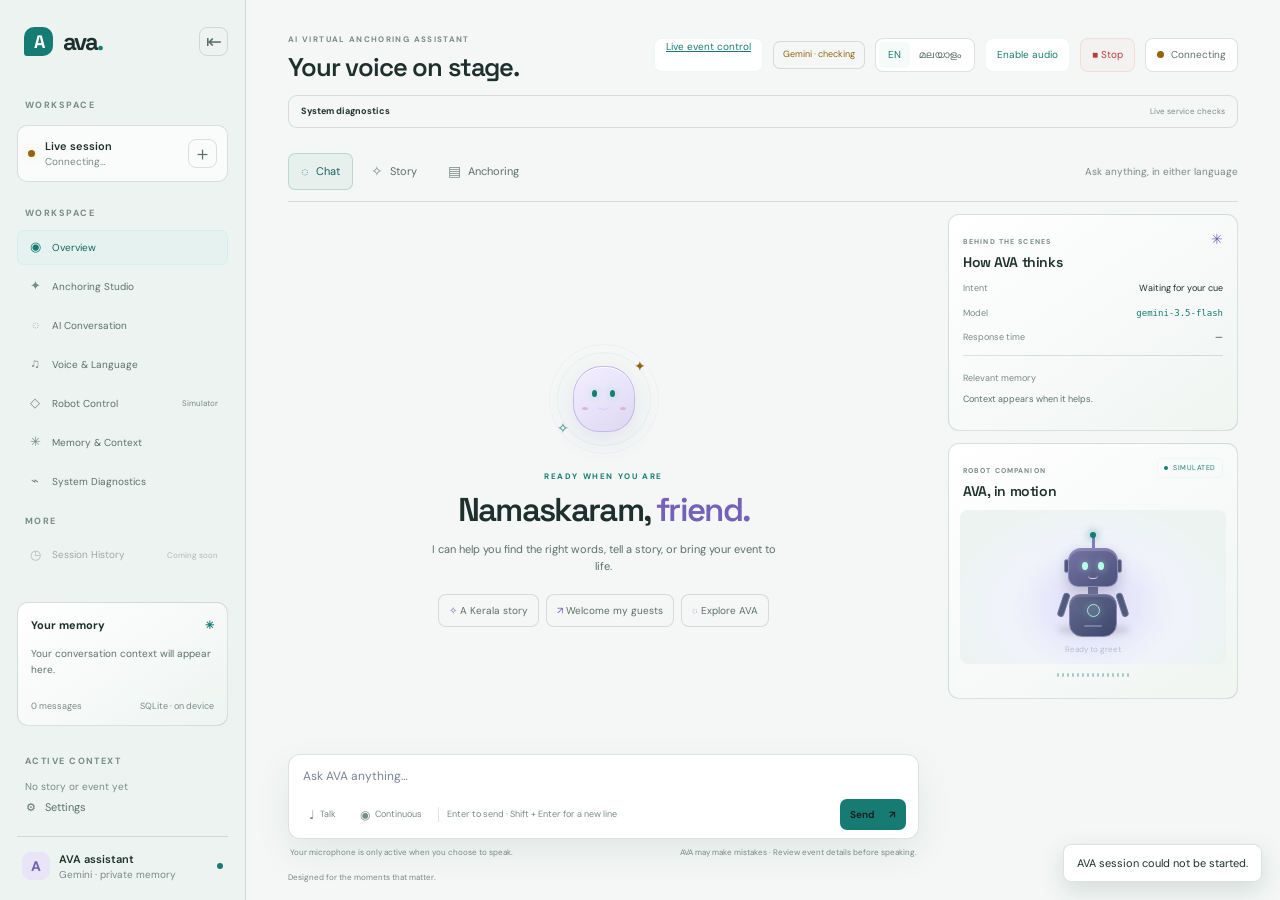
==== commit 00315363: "Update project" ====
--- a/static/index.html
+++ b/static/index.html
@@ -9,7 +9,10 @@
   <link rel="preconnect" href="https://fonts.gstatic.com" crossorigin>
   <link href="https://fonts.googleapis.com/css2?family=DM+Sans:wght@400;500;600;700&family=Manjari:wght@400;700&family=Noto+Sans+Malayalam:wght@400;500;600;700&family=Space+Grotesk:wght@500;600;700&display=swap" rel="stylesheet">
   <link rel="stylesheet" href="/static/css/ava.css">
+  <link rel="stylesheet" href="/static/css/anchoring-studio.css">
   <script src="/static/js/ava.js" defer></script>
+  <script src="/static/js/anchoring-studio-api.js" defer></script>
+  <script src="/static/js/anchoring-studio.js" defer></script>
 </head>
 <body>
   <div class="app-shell">
@@ -86,76 +89,76 @@
       </nav>
 
       <section class="studio-view" id="anchoring-studio" aria-labelledby="studio-title" hidden>
-        <div class="studio-heading">
-          <div><span class="panel-kicker">LIVE ANCHORING STUDIO</span><h2 id="studio-title">Shape the next moment.</h2><p>Build and revise a spoken script while keeping the live event schedule in view.</p></div>
-          <span class="studio-draft-state" id="studio-draft-state" role="status">Draft not saved</span>
-        </div>
-        <div class="studio-grid">
-          <div class="studio-editor">
-            <form id="studio-form" class="studio-card">
-              <div class="studio-card-heading"><div><span class="panel-kicker">SCRIPT BRIEF</span><h3>Give AVA the details</h3></div><span class="step-mark">01</span></div>
+        <header class="studio-heading">
+          <div><span class="panel-kicker">LIVE ANCHORING STUDIO</span><h2 id="studio-title">Your event, your words.</h2><p>Prepare the running order and shape every line before the event.</p></div>
+          <div id="studio-save-status" class="studio-save-status" role="status">Draft saved locally</div>
+        </header>
+        <div class="studio-layout">
+          <div class="studio-main-column">
+            <form id="studio-setup-form" class="studio-card" novalidate>
+              <div class="studio-card-heading"><div><span class="panel-kicker">01 ? EVENT DETAILS</span><h3>Set the scene</h3></div></div>
               <div class="studio-fields">
-                <label>Event / program title<input name="title" maxlength="160" placeholder="e.g. TechVista 2026"></label>
-                <label>Event format<select name="event_type"><option>College Event</option><option>Tech Fest</option><option>News</option><option>Interview</option><option>Seminar</option><option>Product Launch</option><option>Cultural Program</option><option>Custom</option></select></label>
-                <label>Audience<input name="audience" maxlength="120" placeholder="Students, faculty, and guests"></label>
-                <label>Presenter style<select name="style"><option>Warm and confident</option><option>Professional host</option><option>Energetic presenter</option><option>Elegant and formal</option></select></label>
-                <label>Tone<select name="tone"><option>Professional</option><option>Energetic</option><option>Friendly</option><option>Formal</option><option>Dramatic</option></select></label>
-                <label>Topic<input name="topic" maxlength="180" placeholder="What is this segment about?"></label>
-                <label class="field-wide">Key points<textarea name="key_points" rows="3" maxlength="1200" placeholder="Facts and moments AVA should cover"></textarea></label>
-                <label class="field-wide">Names and designations<textarea name="names" rows="2" maxlength="800" placeholder="Use only confirmed names"></textarea></label>
-                <label class="field-wide">Additional instructions<textarea name="instructions" rows="2" maxlength="800" placeholder="Timing, pronunciation, pronunciation notes…"></textarea></label>
-              </div>
+                <label>Event title <span class="required-mark">*</span><input name="name" required maxlength="200" autocomplete="off" placeholder="Annual cultural celebration"></label>
+                <label>Event type <span class="required-mark">*</span><select name="event_type" required><option value="">Choose an event type</option><option>Conference</option><option>College event</option><option>Competition</option><option>Cultural program</option><option>Festival</option><option>Graduation</option><option>Launch</option><option>Seminar</option><option value="speech">Speech</option><option value="talk">Talk</option><option value="keynote">Keynote</option><option value="lecture">Lecture</option><option value="presentation">Presentation</option><option>Other</option></select></label>
+                <label>Venue / location <span class="required-mark">*</span><input name="venue" required maxlength="200" placeholder="Main auditorium"></label>
+                <label>Date <span class="required-mark">*</span><input name="event_date" type="date" required></label>
+                <label>Start time <span class="required-mark">*</span><input name="event_start_time" type="time" required></label>
+                <label>End time <span class="required-mark">*</span><input name="event_end_time" type="time" required></label>
+                <label>Chief guest<input name="chief_guest" maxlength="200" placeholder="Name"></label>
+                <label>Chief guest designation<input name="chief_guest_title" maxlength="200" placeholder="Role or title"></label>
+                <label>Host / organisation <span class="required-mark">*</span><input name="host" required maxlength="200" placeholder="Department, college, or organisation"></label>
+                <label>Sponsors / people to thank<input name="sponsors" maxlength="1000" placeholder="Separate names with commas"></label>
+                <label>Audience <span class="required-mark">*</span><input name="audience" required maxlength="300" placeholder="Who will be in the room?"></label>
+                <label>Tone <span class="required-mark">*</span><select name="tone" required><option>Formal</option><option>Friendly</option><option>Energetic</option></select></label>
+                <label>Delivery style<select name="style"><option>Professional host</option><option>Warm and confident</option><option>Energetic presenter</option><option>Elegant and formal</option></select></label>
+                <label>Language <span class="required-mark">*</span><select name="language" required><option value="en">English</option><option value="ml">Malayalam</option></select></label>
+                <label class="field-wide">Special instructions<textarea name="special_instructions" rows="3" maxlength="3000" placeholder="Pronunciation guidance, protocol, transitions, accessibility, or facts to avoid"></textarea></label>
+              </div>
+              <div class="studio-section-heading"><div><span class="panel-kicker">RUNNING ORDER</span><h3>Participants &amp; special items</h3></div><button class="secondary-action" id="add-studio-item" type="button">? Add item</button></div>
+              <div id="studio-items-list" class="studio-items-list"></div>
+              <p class="field-error" id="studio-validation-error" role="alert" hidden></p>
+              <div class="studio-actions"><button class="secondary-action" id="save-event-details" type="button">Save event</button><button class="primary-action" id="generate-script" type="submit">? Generate script</button></div>
+              <p class="studio-note">Your draft autosaves in this browser. Gemini requests stay on AVA?s server.</p>
+            </form>
+
+            <section class="studio-card speech-commentary-card" aria-labelledby="speech-commentary-heading">
+              <div class="studio-card-heading">
+                <div><span class="panel-kicker">SPEECH REHEARSAL</span><h3 id="speech-commentary-heading">Test a speech and prepare your response</h3></div>
+                <span id="speech-test-status" class="studio-save-status" role="status">Microphone is off</span>
+              </div>
+              <p class="studio-note">Record a short speech sample or paste a transcript. AVA will identify its key points and draft a fact-grounded anchoring comment.</p>
+              <div class="speech-test-controls">
+                <button id="speech-record-start" class="secondary-action" type="button">● Record speech</button>
+                <button id="speech-record-stop" class="secondary-action" type="button" disabled>■ Stop and transcribe</button>
+              </div>
+              <label class="speech-test-label" for="speech-test-transcript">Speech transcript
+                <textarea id="speech-test-transcript" rows="6" maxlength="12000" placeholder="Your transcription will appear here. You can correct it or paste text before analysis."></textarea>
+              </label>
+              <p id="speech-test-error" class="field-error" role="alert" hidden></p>
               <div class="studio-actions">
-                <button class="secondary-action" id="studio-save-draft" type="button">Save draft</button>
-                <button class="primary-action" type="submit">✦ Generate script</button>
-              </div>
-              <p class="studio-note">Script generation uses the configured Gemini route and streams into this editor. AVA speaks only after you select a segment; enable browser audio first.</p>
-            </form>
-
-            <section class="studio-card script-card" aria-labelledby="script-editor-title">
-              <div class="studio-card-heading"><div><span class="panel-kicker">EDITABLE SCRIPT</span><h3 id="script-editor-title">Your segments</h3></div><div class="script-metrics"><span id="script-word-count">0 words</span><span id="script-character-count">0 characters</span></div></div>
-              <div id="script-sections" class="script-sections"></div>
-              <div class="script-toolbar">
-                <button class="text-action" id="add-script-section" type="button">＋ Add section</button>
-                <button class="text-action" id="preview-script" type="button">Preview full script</button>
-                <button class="text-action" id="reset-script" type="button">Reset draft</button>
-              </div>
-              <div class="studio-actions segment-actions">
-                <button class="secondary-action" id="regenerate-section" type="button">Regenerate selected</button>
-                <button class="primary-action" id="speak-section" type="button">Speak selected segment</button>
-              </div>
-              <p class="studio-note" id="studio-playback-note">Future segments are editable drafts; queued playback control is not available in the current backend.</p>
+                <button id="speech-analyze" class="primary-action" type="button">Analyze and draft comment</button>
+              </div>
+              <section id="speech-commentary-result" class="speech-commentary-result" hidden aria-live="polite">
+                <h4>Key points from the speech</h4>
+                <ul id="speech-key-points"></ul>
+                <label for="speech-commentary-script">Suggested anchoring comment
+                  <textarea id="speech-commentary-script" rows="4" maxlength="4000"></textarea>
+                </label>
+                <div class="studio-actions">
+                  <button id="speech-commentary-speak" class="secondary-action" type="button">▶ Speak comment</button>
+                </div>
+              </section>
             </section>
-          </div>
-
-          <aside class="studio-sidebar">
-            <section class="studio-card preview-card">
-              <div class="studio-card-heading"><div><span class="panel-kicker">LIVE OUTPUT PREVIEW</span><h3>Ready for the room</h3></div><span class="live-pill"><i></i> PREVIEW</span></div>
-              <div id="active-segment-preview" class="active-segment-preview">Select a script segment to preview it here.</div>
-              <div class="preview-meta"><span id="preview-duration">Estimated time · —</span><span id="preview-language">English</span></div>
-              <div class="queue-notice"><strong>Playback queue</strong><span>AVA speaks a segment only when you choose “Speak selected”. The current service does not expose a queued script API.</span></div>
+
+            <section class="studio-card script-card" aria-labelledby="studio-script-heading">
+              <div class="studio-card-heading"><div><span class="panel-kicker">02 ? SCRIPT</span><h3 id="studio-script-heading">Anchoring script</h3></div><div class="script-audio-settings"><label>Voice<select id="studio-voice" aria-label="Speech voice"><option value="">System default</option></select></label><label>Speed<input id="studio-speed" type="range" min="0.7" max="1.3" step="0.05" value="1" aria-label="Speech speed"></label><label>Pitch<input id="studio-pitch" type="range" min="0.7" max="1.3" step="0.05" value="1" aria-label="Speech pitch"></label></div></div>
+              <div id="script-loading" class="studio-loading" role="status" hidden><span class="status-indicator"></span><span>Generating script segments?</span></div>
+              <p id="script-error" class="field-error" role="alert" hidden></p>
+              <div id="studio-script-list" class="studio-script-list"><p class="empty-state">Add your event details and generate a script to get started.</p></div>
+              <div class="studio-actions"><button class="secondary-action" id="undo-script" type="button" disabled>Undo script edit</button><button class="secondary-action" id="retry-script" type="button" hidden>Retry generation</button></div>
             </section>
-            <section class="event-card studio-card" id="event-card" hidden>
-              <div class="panel-title"><div><span class="panel-kicker">LIVE EVENT</span><h2>Event setup &amp; schedule</h2></div></div>
-              <form id="event-form" class="event-form">
-                <label>Event name<input name="name" required maxlength="200" placeholder="e.g. College Arts Festival"></label>
-                <div class="event-fields"><label>Venue<input name="venue" maxlength="200" placeholder="Main auditorium"></label><label>Date<input name="event_date" type="date"></label></div>
-                <label>Chief guest<input name="chief_guest" maxlength="200" placeholder="Name (optional)"></label>
-                <label>Speakers<input name="speakers" maxlength="800" placeholder="Names, separated by commas"></label>
-                <label>Schedule <small>One item per line: time | title | speaker</small><textarea name="schedule" rows="3" placeholder="10:00 | Welcome | Anjali"></textarea></label>
-                <label>Tone<select name="tone"><option>Professional</option><option>Energetic</option><option>Youthful</option><option>Elegant</option></select></label>
-                <button class="event-save" type="submit">Save event details</button>
-              </form>
-              <div id="schedule-display"></div>
-              <button id="next-item" class="next-item" type="button" hidden>Announce next item <span>→</span></button>
-            </section>
-            <section class="studio-card segment-status-card">
-              <span class="panel-kicker">SESSION CONTROLS</span>
-              <h3>Live-safe editing</h3>
-              <ul><li>Edits stay in this browser until you save the draft.</li><li>Generating a new segment does not overwrite the text currently being spoken.</li><li>Pause-after-segment and queue replacement are unavailable without backend queue support.</li></ul>
-              <button class="stop-action" id="studio-stop" type="button">■ Stop current speech</button>
-            </section>
-          </aside>
+          </div>
+
         </div>
       </section>
 
@@ -228,10 +231,6 @@
       <button class="event-save" type="submit">Save preferences</button>
     </form>
   </dialog>
-  <dialog id="script-preview-dialog" class="settings-dialog script-preview-dialog">
-    <form method="dialog" class="settings-heading"><div><span class="panel-kicker">FULL SCRIPT</span><h2>Preview</h2></div><button class="icon-button" aria-label="Close script preview">×</button></form>
-    <pre id="script-preview-text" class="script-preview-text"></pre>
-  </dialog>
   <div class="toast-region" id="toast-region" role="status" aria-live="polite"></div>
 </body>
 </html>
--- a/static/css/ava.css
+++ b/static/css/ava.css
@@ -1,18 +1,18 @@
 :root {
-  color-scheme: dark;
-  --bg: #0b1020;
-  --panel: #111a2c;
-  --panel-soft: #152039;
-  --panel-raised: #1a2742;
-  --line: rgba(171, 196, 232, .13);
-  --ink: #edf0f7;
-  --muted: #8b96aa;
-  --faint: #626e84;
-  --mint: #75dce7;
-  --mint-bright: #a9f4f2;
-  --lavender: #b7a8ff;
-  --gold: #edc891;
-  --danger: #ff9b9b;
+  color-scheme: light;
+  --bg: #f4f7f5;
+  --panel: #ffffff;
+  --panel-soft: #eef4f1;
+  --panel-raised: #e8f1ed;
+  --line: rgba(44, 78, 70, .16);
+  --ink: #1d302c;
+  --muted: #5c706a;
+  --faint: #788b84;
+  --mint: #167c73;
+  --mint-bright: #12645e;
+  --lavender: #7461b8;
+  --gold: #94630d;
+  --danger: #b53e3e;
   --sans: "DM Sans", "Noto Sans Malayalam", "Manjari", sans-serif;
   --display: "Space Grotesk", "Noto Sans Malayalam", "Manjari", sans-serif;
 }
@@ -22,20 +22,20 @@
 button { color: inherit; }
 button:focus-visible, input:focus-visible, select:focus-visible, textarea:focus-visible, a:focus-visible { outline: 2px solid var(--mint); outline-offset: 3px; }
 .app-shell { min-height: 100vh; display: grid; grid-template-columns: 246px minmax(0, 1fr); }
-.sidebar { position: sticky; top: 0; height: 100vh; padding: 26px 17px 18px; display: flex; flex-direction: column; border-right: 1px solid var(--line); background: #131927; }
+.sidebar { position: sticky; top: 0; height: 100vh; padding: 26px 17px 18px; display: flex; flex-direction: column; border-right: 1px solid var(--line); background: #edf3f0; }
 .brand { display: flex; align-items: center; gap: 10px; padding: 0 7px; color: var(--ink); text-decoration: none; font: 700 24px var(--display); letter-spacing: -.08em; }
-.brand-mark { width: 29px; height: 29px; display: grid; place-items: center; color: #131927; background: var(--mint); border-radius: 10px 10px 10px 3px; font-size: 18px; letter-spacing: -.06em; }
+.brand-mark { width: 29px; height: 29px; display: grid; place-items: center; color: #fff; background: var(--mint); border-radius: 10px 10px 10px 3px; font-size: 18px; letter-spacing: -.06em; }
 .brand-dot { color: var(--mint); }
 .sidebar-label, .panel-kicker, .topbar-kicker { color: var(--faint); font-size: 9px; font-weight: 700; letter-spacing: .16em; }
 .sidebar-label { margin: 42px 8px 12px; }
-.session-card { display: flex; align-items: center; gap: 10px; padding: 12px 10px; border: 1px solid var(--line); border-radius: 10px; background: rgba(255,255,255,.018); }
+.session-card { display: flex; align-items: center; gap: 10px; padding: 12px 10px; border: 1px solid var(--line); border-radius: 10px; background: rgba(255,255,255,.72); }
 .session-card > div { flex: 1; min-width: 0; }
 .session-card strong, .profile strong { display: block; font-size: 11px; font-weight: 600; }
 .session-card small, .profile small { display: block; color: var(--faint); font-size: 10px; }
 .live-dot { width: 7px; height: 7px; display: inline-block; border-radius: 50%; background: var(--mint); box-shadow: 0 0 11px #9edbc87a; flex: 0 0 auto; }
 .icon-button { width: 29px; height: 29px; display: grid; place-items: center; padding: 0; border: 1px solid var(--line); border-radius: 8px; background: transparent; color: var(--muted); cursor: pointer; font-size: 19px; }
 .icon-button:hover { color: var(--mint); border-color: #9edbc85e; }
-.memory-card { margin-top: 25px; padding: 14px 13px 12px; border: 1px solid var(--line); border-radius: 11px; background: linear-gradient(145deg, #1d2635, #182130); }
+.memory-card { margin-top: 25px; padding: 14px 13px 12px; border: 1px solid var(--line); border-radius: 11px; background: linear-gradient(145deg, #fff, #eef4f1); }
 .card-heading { display: flex; justify-content: space-between; font-size: 11px; font-weight: 700; }
 .memory-icon { color: var(--mint); }
 .memory-card p { min-height: 39px; margin: 12px 0 15px; color: var(--muted); font-size: 10px; line-height: 1.6; }
@@ -50,7 +50,7 @@
 .settings-link { width: 100%; padding: 10px 9px; display: flex; gap: 9px; align-items: center; border: 0; background: transparent; color: var(--muted); text-align: left; cursor: pointer; font-size: 11px; }
 .settings-link:hover { color: var(--ink); }
 .profile { margin-top: 10px; padding: 14px 5px 0; display: flex; align-items: center; gap: 9px; border-top: 1px solid var(--line); }
-.profile-avatar { width: 28px; height: 28px; display: grid; place-items: center; border-radius: 9px; background: #282e47; color: var(--lavender); font-weight: 700; }
+.profile-avatar { width: 28px; height: 28px; display: grid; place-items: center; border-radius: 9px; background: #e9e4f7; color: var(--lavender); font-weight: 700; }
 .profile > div:nth-child(2) { flex: 1; }
 .profile-status { width: 6px; height: 6px; border-radius: 50%; background: var(--mint); }
 .main-panel { width: min(100%, 1550px); min-height: 100vh; margin: auto; padding: 27px clamp(20px, 3vw, 48px) 17px; display: flex; flex-direction: column; }
@@ -80,7 +80,7 @@
 .mode-tab { display: flex; align-items: center; gap: 7px; padding: 7px 12px; border: 1px solid transparent; border-radius: 7px; background: transparent; color: var(--muted); cursor: pointer; font-size: 11px; }
 .mode-tab span { color: var(--faint); font-size: 14px; }
 .mode-tab:hover { color: var(--ink); }
-.mode-tab.active { border-color: #9edbc82b; background: #9edbc80b; color: var(--mint-bright); }
+.mode-tab.active { border-color: #167c7338; background: #167c730d; color: var(--mint-bright); }
 .mode-tab.active span { color: var(--mint); }
 .mode-hint { margin-left: auto; color: var(--faint); font-size: 10px; }
 .workspace { flex: 1; min-height: 500px; display: grid; grid-template-columns: minmax(0, 1fr) 270px; gap: 23px; padding-top: 12px; }
@@ -89,7 +89,7 @@
 .avatar-stage { width: 110px; height: 110px; position: relative; display: grid; place-items: center; margin-bottom: 16px; }
 .avatar-orbit { position: absolute; inset: 0; border: 1px solid #c2b8ff20; border-radius: 50%; }
 .orbit-two { inset: 8px; border-color: #9edbc832; }
-.avatar-face { position: relative; width: 62px; height: 66px; display: flex; align-items: center; flex-direction: column; justify-content: center; border: 1px solid #d9d3ff4b; border-radius: 46% 46% 42% 42%; background: linear-gradient(145deg, #34324f, #23283c); box-shadow: 0 0 35px #a49bff20, inset 0 1px #ffffff21; }
+.avatar-face { position: relative; width: 62px; height: 66px; display: flex; align-items: center; flex-direction: column; justify-content: center; border: 1px solid #c4b9e7; border-radius: 46% 46% 42% 42%; background: linear-gradient(145deg, #f3efff, #ddd8f2); box-shadow: 0 8px 24px #7461b822, inset 0 1px #ffffff; }
 .avatar-eyes { display: flex; gap: 13px; margin-top: 3px; }
 .avatar-eyes i { width: 5px; height: 7px; border-radius: 50%; background: var(--mint); box-shadow: 0 0 7px #9edbc8; }
 .avatar-smile { width: 13px; height: 6px; margin-top: 7px; border-bottom: 1px solid #d5d0ff; border-radius: 0 0 12px 12px; }
@@ -109,9 +109,9 @@
 .chat-log:empty { display: none; }
 .message-row { display: flex; gap: 9px; margin: 13px 0; animation: rise .25s ease-out; }
 .message-row.user { justify-content: flex-end; }
-.message-avatar { width: 24px; height: 24px; flex: 0 0 auto; display: grid; place-items: center; border-radius: 8px; background: #282e47; color: var(--lavender); font: 600 11px var(--display); }
-.message-bubble { max-width: min(78%, 560px); padding: 10px 13px; border: 1px solid var(--line); border-radius: 4px 12px 12px 12px; background: var(--panel); color: #dfe4ef; font-size: 12px; line-height: 1.7; white-space: pre-wrap; overflow-wrap: anywhere; }
-.user .message-bubble { border-color: #9edbc822; border-radius: 12px 4px 12px 12px; background: #21302f; }
+.message-avatar { width: 24px; height: 24px; flex: 0 0 auto; display: grid; place-items: center; border-radius: 8px; background: #e9e4f7; color: var(--lavender); font: 600 11px var(--display); }
+.message-bubble { max-width: min(78%, 560px); padding: 10px 13px; border: 1px solid var(--line); border-radius: 4px 12px 12px 12px; background: var(--panel); color: var(--ink); font-size: 12px; line-height: 1.7; white-space: pre-wrap; overflow-wrap: anywhere; }
+.user .message-bubble { border-color: #167c7333; border-radius: 12px 4px 12px 12px; background: #e6f3ef; }
 .message-actions { display: flex; gap: 8px; margin-top: 7px; }
 .play-audio { padding: 3px 8px; border: 1px solid var(--line); border-radius: 5px; background: transparent; color: var(--mint); cursor: pointer; font-size: 9px; }
 .typing-indicator { align-items: center; gap: 4px; padding: 0 10px 10px 34px; color: var(--faint); font-size: 9px; }
@@ -120,7 +120,7 @@
 .typing-indicator span:nth-child(2) { animation-delay: .2s; }.typing-indicator span:nth-child(3) { animation-delay: .4s; }
 .typing-indicator small { margin-left: 5px; font-size: inherit; }
 .composer-wrap { margin-top: auto; }
-.composer { padding: 11px 12px 8px; border: 1px solid #b0bfd328; border-radius: 12px; background: #171e2b; box-shadow: 0 14px 35px #0002; transition: border-color .18s; }
+.composer { padding: 11px 12px 8px; border: 1px solid var(--line); border-radius: 12px; background: #fff; box-shadow: 0 14px 35px #1c393014; transition: border-color .18s; }
 .composer:focus-within { border-color: #9edbc849; }
 .composer textarea { width: 100%; resize: none; max-height: 160px; padding: 1px 2px 7px; border: 0; outline: 0; background: transparent; color: var(--ink); font-size: 12px; line-height: 1.55; }
 .composer textarea::placeholder { color: #788399; }
@@ -134,20 +134,20 @@
 .send-button:hover { background: var(--mint-bright); }.send-button:disabled { opacity: .55; cursor: wait; }
 .composer-foot { display: flex; justify-content: space-between; gap: 8px; padding: 7px 2px 0; color: var(--faint); font-size: 8px; }
 .insight-column { display: flex; flex-direction: column; gap: 12px; }
-.think-card, .robot-card, .event-card { padding: 14px; border: 1px solid var(--line); border-radius: 11px; background: linear-gradient(145deg, #1a2231, #171e2a); }
+.think-card, .robot-card { padding: 14px; border: 1px solid var(--line); border-radius: 11px; background: linear-gradient(145deg, #fff, #f0f5f2); }
 .panel-title, .robot-header { display: flex; align-items: flex-start; justify-content: space-between; }
 .panel-title h2, .robot-header h2, .settings-heading h2 { margin: 3px 0 0; font: 600 14px var(--display); letter-spacing: -.03em; }
 .panel-kicker { font-size: 7px; }.think-spark { color: var(--lavender); }
 .think-row { display: flex; align-items: center; justify-content: space-between; gap: 8px; padding: 11px 0 0; }
-.think-label { color: var(--faint); font-size: 9px; }.think-value { color: #d8ddeb; font-size: 9px; text-align: right; }
+.think-label { color: var(--faint); font-size: 9px; }.think-value { color: var(--ink); font-size: 9px; text-align: right; }
 .model-value { color: var(--mint); font-family: monospace; }
 .think-context { margin-top: 10px; padding-top: 10px; border-top: 1px solid var(--line); }
 .think-context p { min-height: 24px; margin: 5px 0 0; color: var(--muted); font-size: 9px; line-height: 1.6; }
 .sim-badge { display: flex; align-items: center; gap: 5px; padding: 4px 6px; border: 1px solid #9edbc823; border-radius: 5px; color: var(--mint); font-size: 7px; letter-spacing: .08em; }
 .sim-badge i { width: 4px; height: 4px; border-radius: 50%; background: var(--mint); }
-.robot-scene { height: 154px; position: relative; display: flex; flex-direction: column; align-items: center; justify-content: center; margin: 10px -3px 3px; overflow: hidden; border-radius: 8px; background: radial-gradient(ellipse at 50% 65%, #303252 0, #20263b 35%, #1b2232 73%); }
+.robot-scene { height: 154px; position: relative; display: flex; flex-direction: column; align-items: center; justify-content: center; margin: 10px -3px 3px; overflow: hidden; border-radius: 8px; background: radial-gradient(ellipse at 50% 65%, #e5e2fa 0, #f0f3fa 45%, #edf3f0 80%); }
 .scene-glow { position: absolute; width: 95px; height: 88px; bottom: 24px; border-radius: 50%; background: #a39aff17; filter: blur(15px); }
-.robot-shadow { position: absolute; width: 73px; height: 10px; bottom: 29px; border-radius: 50%; background: #0d1120b8; filter: blur(3px); }
+.robot-shadow { position: absolute; width: 73px; height: 10px; bottom: 29px; border-radius: 50%; background: #64736940; filter: blur(3px); }
 .robot-antenna { width: 3px; height: 12px; position: relative; z-index: 2; margin-bottom: -1px; background: #8880be; }
 .robot-antenna i { width: 6px; height: 6px; position: absolute; top: -5px; left: -1.5px; border-radius: 50%; background: var(--mint); box-shadow: 0 0 8px var(--mint); }
 .robot-head { width: 50px; height: 39px; position: relative; z-index: 2; border: 1px solid #9b9ae1a8; border-radius: 13px 13px 10px 10px; background: linear-gradient(145deg, #7773a5, #4a5278); box-shadow: inset 0 2px #ffffff2c, 0 5px 14px #0003; animation: bob 3s ease-in-out infinite; }
@@ -162,18 +162,18 @@
 .robot-caption { position: absolute; bottom: 9px; color: #b3bed2; font-size: 8px; }
 .robot-scene.speaking .robot-head { animation: speak 180ms ease-in-out infinite alternate; }.robot-scene.gesture-wave .arm-right { animation: wave .55s ease-in-out 4 alternate; }.robot-scene.gesture-bow .robot-head { animation: bow .8s ease-in-out 2 alternate; }.robot-scene.gesture-expressive .arm-left { animation: wave .5s ease-in-out 3 alternate; }
 .visualizer { height: 17px; display: flex; align-items: center; justify-content: center; gap: 3px; opacity: .35; }.visualizer i { width: 2px; height: 4px; border-radius: 2px; background: var(--mint); }.robot-scene.speaking + .visualizer { opacity: 1; }.robot-scene.speaking + .visualizer i { animation: wavebar .5s ease-in-out infinite alternate; }.visualizer i:nth-child(3n) { animation-delay: .17s; }.visualizer i:nth-child(2n) { animation-delay: .31s; }
-.event-card[hidden] { display: none; }.event-card { max-height: 36vh; overflow-y: auto; }.event-form { display: grid; gap: 9px; margin-top: 12px; }.event-form label, .settings-form label { display: grid; gap: 4px; color: var(--muted); font-size: 9px; }.event-form label small, .settings-form small { color: var(--faint); font-size: 8px; }
-.event-form input, .event-form select, .event-form textarea, .settings-form input, .settings-form select { width: 100%; min-width: 0; padding: 7px 8px; border: 1px solid var(--line); border-radius: 6px; background: #111827; color: var(--ink); font-size: 10px; }.event-form textarea { resize: vertical; }.event-fields { display: grid; grid-template-columns: 1fr 1fr; gap: 7px; }
+.settings-form label { display: grid; gap: 4px; color: var(--muted); font-size: 9px; }.settings-form label small { color: var(--faint); font-size: 8px; }
+.settings-form input, .settings-form select { width: 100%; min-width: 0; padding: 7px 8px; border: 1px solid var(--line); border-radius: 6px; background: #fff; color: var(--ink); font-size: 10px; }
 .event-save, .next-item { min-height: 30px; padding: 6px 10px; border: 1px solid #9edbc830; border-radius: 6px; background: #9edbc813; color: var(--mint-bright); cursor: pointer; font-size: 9px; }.event-save:hover, .next-item:hover { background: #9edbc822; }
 .next-item { width: 100%; display: flex; justify-content: space-between; margin-top: 8px; }.schedule-line { padding: 7px 3px; border-bottom: 1px solid var(--line); color: var(--muted); font-size: 9px; }.schedule-line.current { color: var(--mint); }
 .app-footer { display: flex; justify-content: space-between; gap: 12px; padding-top: 13px; color: var(--faint); font-size: 8px; }
-.settings-dialog { width: min(420px, calc(100% - 28px)); padding: 21px; border: 1px solid var(--line); border-radius: 13px; background: #171e2b; color: var(--ink); box-shadow: 0 20px 70px #0009; }.settings-dialog::backdrop { background: #060912b8; backdrop-filter: blur(4px); }.settings-heading { display: flex; justify-content: space-between; align-items: flex-start; }.settings-form { display: grid; gap: 14px; margin-top: 20px; }
-.toast-region { position: fixed; right: 18px; bottom: 18px; z-index: 10; display: grid; gap: 7px; }.toast { max-width: 320px; padding: 10px 13px; border: 1px solid var(--line); border-radius: 8px; background: #202a3c; color: var(--ink); box-shadow: 0 8px 24px #0005; font-size: 11px; animation: rise .2s ease; }
+.settings-dialog { width: min(420px, calc(100% - 28px)); padding: 21px; border: 1px solid var(--line); border-radius: 13px; background: #fff; color: var(--ink); box-shadow: 0 20px 70px #183a2f26; }.settings-dialog::backdrop { background: #1c302c55; backdrop-filter: blur(4px); }.settings-heading { display: flex; justify-content: space-between; align-items: flex-start; }.settings-form { display: grid; gap: 14px; margin-top: 20px; }
+.toast-region { position: fixed; right: 18px; bottom: 18px; z-index: 10; display: grid; gap: 7px; }.toast { max-width: 320px; padding: 10px 13px; border: 1px solid var(--line); border-radius: 8px; background: #fff; color: var(--ink); box-shadow: 0 8px 24px #183a2f24; font-size: 11px; animation: rise .2s ease; }
 .sr-only { width: 1px; height: 1px; position: absolute; overflow: hidden; clip: rect(0,0,0,0); white-space: nowrap; clip-path: inset(50%); }
 @keyframes pulse { to { transform: translateY(-3px); opacity: .45; } } @keyframes drift { 50% { transform: translate(3px,-5px) rotate(20deg); } } @keyframes orbit { to { transform: rotate(360deg); } } @keyframes rise { from { opacity: 0; transform: translateY(5px); } to { opacity: 1; transform: translateY(0); } } @keyframes bob { 50% { transform: translateY(-2px); } } @keyframes speak { to { transform: translateY(-2px) scale(1.03); } } @keyframes wave { to { transform: rotate(-63deg); } } @keyframes bow { to { transform: rotate(16deg) translateY(2px); } } @keyframes wavebar { to { height: 14px; } }
 @media (min-width: 1200px) { .workspace { grid-template-columns: minmax(0, 1fr) 290px; gap: 29px; }.main-panel { padding-inline: 42px; } }
 @media (max-width: 900px) { .app-shell { grid-template-columns: 205px minmax(0,1fr); }.workspace { grid-template-columns: minmax(0,1fr) 245px; gap: 14px; }.main-panel { padding-inline: 20px; }.input-tip { display: none; } }
-@media (max-width: 700px) { .app-shell { grid-template-columns: 1fr; }.sidebar { position: static; height: auto; display: grid; grid-template-columns: 1fr auto; padding: 11px 15px; border-right: 0; border-bottom: 1px solid var(--line); }.sidebar .sidebar-label, .memory-card, .state-card, .sidebar-bottom { display: none; }.brand { font-size: 20px; }.brand-mark { width: 25px; height: 25px; }.session-card { width: auto; padding: 6px 8px; }.session-card small, .session-card .icon-button { display: none; }.main-panel { min-height: calc(100vh - 49px); padding: 19px 15px 12px; }.topbar-kicker { font-size: 7px; }.topbar h1 { font-size: 21px; }.topbar-actions { gap: 5px; }.connection-pill { display: flex; min-height: 29px; padding: 0 7px; font-size: 8px; }.audio-unlock, .stop-speaking { min-height: 29px; padding: 0 7px; font-size: 8px; }.mode-tabs { margin-top: 17px; }.mode-hint { display: none; }.workspace { min-height: 0; display: flex; flex-direction: column; gap: 14px; }.conversation-column { min-height: 55vh; }.welcome-panel { min-height: 290px; }.chat-log { max-height: 38vh; }.insight-column { display: grid; grid-template-columns: 1fr 1fr; align-items: start; }.think-card { grid-column: 1/-1; }.robot-card { min-width: 0; }.robot-scene { height: 145px; }.event-card { max-height: none; grid-column: 1/-1; }.composer-foot { flex-direction: column; font-size: 7px; }.app-footer { font-size: 7px; }.suggestion-row { gap: 5px; }.suggestion { font-size: 9px; }.message-bubble { max-width: 88%; } }
+@media (max-width: 700px) { .app-shell { grid-template-columns: 1fr; }.sidebar { position: static; height: auto; display: grid; grid-template-columns: 1fr auto; padding: 11px 15px; border-right: 0; border-bottom: 1px solid var(--line); }.sidebar .sidebar-label, .memory-card, .state-card, .sidebar-bottom { display: none; }.brand { font-size: 20px; }.brand-mark { width: 25px; height: 25px; }.session-card { width: auto; padding: 6px 8px; }.session-card small, .session-card .icon-button { display: none; }.main-panel { min-height: calc(100vh - 49px); padding: 19px 15px 12px; }.topbar-kicker { font-size: 7px; }.topbar h1 { font-size: 21px; }.topbar-actions { gap: 5px; }.connection-pill { display: flex; min-height: 29px; padding: 0 7px; font-size: 8px; }.audio-unlock, .stop-speaking { min-height: 29px; padding: 0 7px; font-size: 8px; }.mode-tabs { margin-top: 17px; }.mode-hint { display: none; }.workspace { min-height: 0; display: flex; flex-direction: column; gap: 14px; }.conversation-column { min-height: 55vh; }.welcome-panel { min-height: 290px; }.chat-log { max-height: 38vh; }.insight-column { display: grid; grid-template-columns: 1fr 1fr; align-items: start; }.think-card { grid-column: 1/-1; }.robot-card { min-width: 0; }.robot-scene { height: 145px; }.composer-foot { flex-direction: column; font-size: 7px; }.app-footer { font-size: 7px; }.suggestion-row { gap: 5px; }.suggestion { font-size: 9px; }.message-bubble { max-width: 88%; } }
 @media (prefers-reduced-motion: reduce) { *, *::before, *::after { scroll-behavior: auto !important; animation-duration: .01ms !important; animation-iteration-count: 1 !important; transition-duration: .01ms !important; } }
 
 .side-navigation { display: grid; gap: 4px; margin: 25px 0 5px; }
@@ -189,68 +189,14 @@
 .provider-pill.ready { border-color: #75dce738; color: var(--mint-bright); background: #75dce70c; }
 .provider-pill.missing { border-color: #ff9b9b50; color: var(--danger); background: #ff9b9b0b; }
 .provider-pill.checking { color: var(--gold); }
-.studio-view { padding: 20px 0 24px; }
-.studio-view[hidden], .workspace[hidden] { display: none; }
-.studio-heading { display: flex; align-items: center; justify-content: space-between; gap: 15px; margin: 0 0 17px; }
-.studio-heading h2 { margin: 5px 0 4px; font: 600 clamp(23px, 2.6vw, 34px)/1.15 var(--display); letter-spacing: -.05em; }
-.studio-heading p { margin: 0; color: var(--muted); font-size: 11px; }
-.studio-draft-state { padding: 6px 9px; border: 1px solid var(--line); border-radius: 7px; color: var(--muted); font-size: 9px; white-space: nowrap; }
-.studio-grid { display: grid; grid-template-columns: minmax(0, 1.55fr) minmax(270px, .75fr); align-items: start; gap: 15px; }
-.studio-editor, .studio-sidebar { min-width: 0; display: grid; align-content: start; gap: 13px; }
-.studio-card { min-width: 0; padding: 17px; border: 1px solid var(--line); border-radius: 13px; background: linear-gradient(145deg, #141e33, #101827); box-shadow: 0 14px 36px #03071438; }
-.studio-card-heading { display: flex; align-items: flex-start; justify-content: space-between; gap: 10px; margin-bottom: 14px; }
-.studio-card-heading h3, .segment-status-card h3 { margin: 4px 0 0; font: 600 15px var(--display); letter-spacing: -.03em; }
-.step-mark { color: #75dce780; font: 600 12px var(--display); }
-.studio-fields { display: grid; grid-template-columns: repeat(2, minmax(0,1fr)); gap: 11px; }
-.studio-fields label { display: grid; gap: 5px; color: var(--muted); font-size: 9px; }
-.studio-fields .field-wide { grid-column: 1/-1; }
-.studio-fields input, .studio-fields select, .studio-fields textarea { width: 100%; min-width: 0; padding: 9px 10px; border: 1px solid var(--line); border-radius: 7px; outline: none; color: var(--ink); background: #0c1424; font-size: 10px; }
-.studio-fields input:focus, .studio-fields select:focus, .studio-fields textarea:focus, .section-editor:focus { border-color: #75dce77a; box-shadow: 0 0 0 3px #75dce712; }
-.studio-fields textarea, .section-editor { resize: vertical; }
-.studio-actions { display: flex; justify-content: flex-end; gap: 8px; margin-top: 13px; }
-.primary-action, .secondary-action, .stop-action { min-height: 34px; padding: 0 12px; border: 1px solid #75dce74a; border-radius: 7px; cursor: pointer; font-size: 9px; font-weight: 700; }
-.primary-action { color: #07131c; background: linear-gradient(110deg, #75dce7, #a8d7ff); }
-.primary-action:hover:not(:disabled) { filter: brightness(1.08); }
-.secondary-action { color: var(--mint-bright); background: #75dce710; }
-.primary-action:disabled, .secondary-action:disabled { cursor: not-allowed; opacity: .45; }
-.studio-note { margin: 9px 0 0; color: var(--faint); font-size: 8px; line-height: 1.6; }
-.script-metrics { display: flex; gap: 11px; color: var(--faint); font-size: 8px; }
-.script-sections { display: grid; gap: 9px; }
-.script-section { padding: 10px; border: 1px solid var(--line); border-radius: 9px; background: #0c1424a8; }
-.script-section.selected { border-color: #75dce768; box-shadow: inset 2px 0 var(--mint); }
-.script-section-heading { display: flex; align-items: center; justify-content: space-between; gap: 8px; margin-bottom: 8px; }
-.section-title-input { width: min(240px, 65%); padding: 5px 7px; border: 1px solid transparent; border-radius: 5px; color: var(--ink); background: transparent; font-size: 10px; font-weight: 700; }
-.section-title-input:focus { border-color: var(--line); outline: none; }
-.section-controls { display: flex; gap: 3px; }
-.section-control { width: 25px; height: 25px; padding: 0; border: 1px solid transparent; border-radius: 5px; background: transparent; color: var(--muted); cursor: pointer; }
-.section-control:hover:not(:disabled) { border-color: var(--line); color: var(--mint); }
-.section-control:disabled { opacity: .3; cursor: not-allowed; }
-.section-editor { width: 100%; min-height: 78px; padding: 9px; border: 1px solid var(--line); border-radius: 7px; color: var(--ink); background: #0a1220; font: 10px/1.7 var(--sans); }
-.script-toolbar { display: flex; flex-wrap: wrap; gap: 7px; padding-top: 12px; }
-.text-action { padding: 5px 7px; border: 0; background: transparent; color: var(--mint); cursor: pointer; font-size: 9px; }
-.text-action:hover { color: var(--mint-bright); }
-.segment-actions { justify-content: space-between; border-top: 1px solid var(--line); padding-top: 12px; }
-.preview-card { background: radial-gradient(ellipse at top right, #8a74ff16, transparent 48%), linear-gradient(145deg, #151d34, #111827); }
-.live-pill { display: flex; align-items: center; gap: 5px; padding: 4px 6px; border: 1px solid #75dce72b; border-radius: 5px; color: var(--mint); font-size: 7px; letter-spacing: .1em; }
-.live-pill i { width: 5px; height: 5px; border-radius: 50%; background: var(--mint); box-shadow: 0 0 8px var(--mint); }
-.active-segment-preview { min-height: 135px; padding: 12px; border: 1px solid var(--line); border-radius: 8px; color: #dfe6f4; background: #0a1220a8; font: 10px/1.8 var(--sans); white-space: pre-wrap; }
-.preview-meta { display: flex; justify-content: space-between; gap: 9px; margin-top: 9px; color: var(--faint); font-size: 8px; }
-.queue-notice { display: grid; gap: 4px; margin-top: 13px; padding: 10px; border-left: 2px solid var(--lavender); border-radius: 0 7px 7px 0; background: #b7a8ff0b; }
-.queue-notice strong { color: var(--lavender); font-size: 9px; }
-.queue-notice span, .segment-status-card li { color: var(--muted); font-size: 8px; line-height: 1.65; }
-.segment-status-card ul { display: grid; gap: 6px; margin: 11px 0 13px; padding-left: 16px; }
-.stop-action { border-color: #ff9b9b49; color: var(--danger); background: #ff9b9b0a; }
-.event-card.studio-card { max-height: none; overflow: visible; }
-.script-preview-dialog { max-height: 85vh; overflow: auto; }
-.script-preview-text { max-height: 65vh; overflow: auto; color: var(--ink); font: 11px/1.8 var(--sans); white-space: pre-wrap; }
 .live-dot.connecting { background: var(--gold); box-shadow: 0 0 9px #edc89180; animation: pulse 1s infinite alternate; }
 .live-dot.error, .profile-status.disconnected { background: var(--danger); box-shadow: 0 0 9px #ff9b9b70; }
 .diagnostics-panel { margin-top: 12px; border: 1px solid var(--line); border-radius: 9px; background: #ffffff04; }
 .diagnostics-panel > summary { display: flex; justify-content: space-between; gap: 12px; padding: 9px 12px; color: var(--ink); cursor: pointer; font-size: 9px; font-weight: 700; list-style-position: inside; }
 .diagnostics-panel > summary small { color: var(--faint); font-size: 8px; font-weight: 400; }
 .diagnostics-list { display: grid; grid-template-columns: repeat(auto-fit, minmax(180px,1fr)); gap: 7px; padding: 0 9px 9px; }
-.diagnostic-row { display: grid; grid-template-columns: 1fr auto; align-items: center; gap: 5px 8px; padding: 8px; border: 1px solid var(--line); border-radius: 7px; background: #0c142477; }
-.diagnostic-row strong { color: #dce4f4; font-size: 8px; }
+.diagnostic-row { display: grid; grid-template-columns: 1fr auto; align-items: center; gap: 5px 8px; padding: 8px; border: 1px solid var(--line); border-radius: 7px; background: #f3f7f5; }
+.diagnostic-row strong { color: var(--ink); font-size: 8px; }
 .diagnostic-state { color: var(--muted); font-size: 7px; }
 .diagnostic-state.ready, .diagnostic-state.configured { color: var(--mint); }
 .diagnostic-state.missing, .diagnostic-state.error { color: var(--danger); }
@@ -258,7 +204,6 @@
 .diagnostic-detail { grid-column: 1/-1; color: var(--faint); font-size: 7px; line-height: 1.5; overflow-wrap: anywhere; }
 @media (max-width: 1050px) {
   .app-shell { grid-template-columns: 220px minmax(0,1fr); }
-  .studio-grid { grid-template-columns: minmax(0,1fr) 280px; }
   .provider-pill { display: none; }
 }
 .sidebar-brand-row { display: flex; align-items: center; justify-content: space-between; gap: 8px; }
@@ -301,17 +246,9 @@
   .topbar { flex-direction: column; align-items: stretch; gap: 10px; }
   .topbar-actions { flex-wrap: wrap; justify-content: flex-start; gap: 6px; }
   .topbar-actions .audio-unlock, .language-select, .connection-pill { min-height: 30px; padding-inline: 8px; font-size: 8px; }
-  .studio-grid { grid-template-columns: 1fr; }
-  .studio-heading { align-items: flex-start; }
-  .studio-heading p { max-width: 40ch; }
-  .studio-card { padding: 13px; }
 }
 @media (max-width: 520px) {
-  .studio-heading { flex-direction: column; }
-  .studio-fields { grid-template-columns: 1fr; }
-  .studio-fields .field-wide { grid-column: auto; }
-  .studio-actions { flex-wrap: wrap; }
-  .studio-actions > button { flex: 1; }
   .script-metrics { flex-direction: column; align-items: flex-end; gap: 3px; }
+  .program-schedule-heading { align-items: flex-start; flex-direction: column; }
   .topbar-actions .provider-pill { display: none; }
 }
--- a/static/css/anchoring-studio.css
+++ b/static/css/anchoring-studio.css
@@ -0,0 +1,67 @@
+.studio-view { padding: 22px 0 28px; }
+.studio-view[hidden] { display: none; }
+.studio-heading { display: flex; align-items: center; justify-content: space-between; gap: 16px; margin-bottom: 19px; }
+.studio-heading h2 { margin: 5px 0; font: 600 clamp(25px, 3vw, 36px)/1.1 var(--display); letter-spacing: -.05em; }
+.studio-heading p { margin: 0; color: var(--muted); font-size: 11px; }
+.studio-save-status { padding: 7px 9px; border: 1px solid var(--line); border-radius: 7px; color: var(--muted); font-size: 9px; white-space: nowrap; }
+.studio-layout { display: grid; grid-template-columns: minmax(0, 1fr); align-items: start; gap: 15px; }
+.studio-main-column { min-width: 0; display: grid; align-content: start; gap: 14px; }
+.studio-card { min-width: 0; padding: 17px; border: 1px solid var(--line); border-radius: 13px; background: linear-gradient(145deg, #fff, #f3f7f5); box-shadow: 0 14px 36px #183a2f0c; }
+.studio-card-heading, .studio-section-heading { display: flex; align-items: center; justify-content: space-between; gap: 10px; }
+.studio-card-heading { margin-bottom: 15px; }
+.studio-card-heading h3, .studio-section-heading h3 { margin: 4px 0 0; font: 600 15px var(--display); letter-spacing: -.03em; }
+.studio-section-heading { margin: 18px 0 10px; }
+.studio-section-heading.compact { margin-top: 17px; }
+.studio-section-heading h4 { margin: 0; color: var(--ink); font: 600 12px var(--display); }
+.required-mark { color: var(--mint); }
+.studio-fields { display: grid; grid-template-columns: repeat(2, minmax(0,1fr)); gap: 10px; }
+.studio-fields label, .studio-item-fields label, .script-audio-settings label { display: grid; gap: 5px; color: var(--muted); font-size: 9px; }
+.studio-fields .field-wide { grid-column: 1/-1; }
+.studio-fields input, .studio-fields select, .studio-fields textarea, .studio-item-fields input, .studio-item-fields select, .studio-item-fields textarea, .script-segment-card textarea { width: 100%; min-width: 0; padding: 9px 10px; border: 1px solid var(--line); border-radius: 7px; outline: none; color: var(--ink); background: #fff; font: 10px/1.55 var(--sans); }
+.studio-fields input:focus, .studio-fields select:focus, .studio-fields textarea:focus, .studio-item-fields input:focus, .studio-item-fields select:focus, .studio-item-fields textarea:focus, .script-segment-card textarea:focus { border-color: #167c737a; box-shadow: 0 0 0 3px #167c7312; }
+.studio-fields textarea, .studio-item-fields textarea, .script-segment-card textarea { resize: vertical; }
+.studio-items-list, .studio-script-list { display: grid; gap: 9px; }
+.studio-item-row, .script-segment-card { min-width: 0; padding: 11px; border: 1px solid var(--line); border-radius: 9px; background: #f6f9f7; }
+.studio-item-heading, .script-segment-heading { display: flex; align-items: center; justify-content: space-between; gap: 9px; margin-bottom: 9px; }
+.studio-item-heading strong, .script-segment-heading strong { min-width: 0; overflow-wrap: anywhere; color: var(--ink); font-size: 10px; }
+.studio-row-actions { display: flex; gap: 3px; }
+.studio-icon-action { width: 26px; height: 25px; border: 1px solid transparent; border-radius: 5px; color: var(--muted); background: transparent; cursor: pointer; }
+.studio-icon-action:hover:not(:disabled) { border-color: var(--line); color: var(--mint-bright); }
+.studio-icon-action:disabled { opacity: .3; cursor: not-allowed; }
+.studio-item-fields { display: grid; grid-template-columns: repeat(2, minmax(0,1fr)); gap: 8px; }
+.studio-item-fields label:nth-last-child(-n+2) { grid-column: 1/-1; }
+.studio-actions { display: flex; justify-content: flex-end; flex-wrap: wrap; gap: 8px; margin-top: 14px; }
+.primary-action, .secondary-action { min-height: 34px; padding: 0 12px; border: 1px solid #167c734a; border-radius: 7px; cursor: pointer; font-size: 9px; font-weight: 700; }
+.primary-action { color: #fff; background: linear-gradient(110deg, #167c73, #258f82); }
+.primary-action:hover:not(:disabled) { filter: brightness(1.08); }
+.secondary-action { color: var(--mint-bright); background: #167c730d; }
+.primary-action:disabled, .secondary-action:disabled { cursor: not-allowed; opacity: .42; }
+.studio-note { margin: 10px 0 0; color: var(--faint); font-size: 8px; line-height: 1.6; }
+.field-error { padding: 9px 10px; margin: 9px 0 0; border: 1px solid #ff9b9b40; border-radius: 7px; color: var(--danger); background: #ff9b9b0a; font-size: 9px; line-height: 1.5; }
+.field-error[hidden] { display: none; }
+[aria-invalid="true"] { border-color: var(--danger) !important; }
+.studio-loading { display: flex; align-items: center; gap: 8px; padding: 11px; color: var(--muted); font-size: 9px; }
+.studio-loading .status-indicator { width: 8px; height: 8px; border-radius: 50%; background: var(--mint); animation: pulse 1s infinite alternate; }
+.script-audio-settings { display: flex; align-items: end; gap: 8px; }
+.script-audio-settings label { min-width: 68px; font-size: 8px; }
+.script-audio-settings select { max-width: 130px; padding: 5px; border: 1px solid var(--line); border-radius: 5px; color: var(--ink); background: #fff; font-size: 8px; }
+.script-audio-settings input { width: 78px; accent-color: var(--mint); }
+.script-segment-heading span { flex: none; color: var(--faint); font-size: 8px; }
+.script-segment-heading .edited-indicator { color: var(--gold); }
+.script-segment-card textarea { min-height: 72px; line-height: 1.7; }
+.script-segment-actions { display: flex; justify-content: flex-end; gap: 8px; padding-top: 7px; }
+.text-action { padding: 5px 7px; border: 0; color: var(--mint); background: transparent; cursor: pointer; font-size: 9px; }
+.text-action:hover { color: var(--mint-bright); }
+.empty-state { padding: 13px; margin: 0; color: var(--faint); font-size: 9px; line-height: 1.6; }
+.speech-commentary-card > .studio-note { margin: -5px 0 12px; }
+.speech-test-controls { display: flex; flex-wrap: wrap; gap: 8px; margin-bottom: 12px; }
+.speech-test-controls button:disabled { cursor: not-allowed; opacity: .45; }
+.speech-test-label, .speech-commentary-result > label { display: grid; gap: 6px; color: var(--muted); font-size: 9px; }
+.speech-test-label textarea, .speech-commentary-result textarea { width: 100%; min-width: 0; padding: 9px 10px; border: 1px solid var(--line); border-radius: 7px; outline: none; color: var(--ink); background: #fff; font: 10px/1.6 var(--sans); resize: vertical; }
+.speech-test-label textarea:focus, .speech-commentary-result textarea:focus { border-color: #167c737a; box-shadow: 0 0 0 3px #167c7312; }
+.speech-commentary-result { margin-top: 15px; padding-top: 14px; border-top: 1px solid var(--line); }
+.speech-commentary-result h4 { margin: 0 0 8px; font: 600 12px var(--display); }
+.speech-commentary-result ul { display: grid; gap: 5px; padding-left: 18px; margin: 0 0 13px; color: var(--muted); font-size: 10px; line-height: 1.6; }
+.speech-commentary-result .studio-actions { margin-top: 8px; }
+@media (max-width: 760px) { .studio-heading { align-items: flex-start; flex-direction: column; }.studio-item-fields { grid-template-columns: 1fr; }.studio-item-fields label:nth-last-child(-n+2) { grid-column: auto; } }
+@media (max-width: 520px) { .studio-card { padding: 12px; }.studio-fields { grid-template-columns: 1fr; }.studio-fields .field-wide { grid-column: auto; }.studio-card-heading { align-items: flex-start; flex-direction: column; }.script-audio-settings { width: 100%; flex-wrap: wrap; }.script-audio-settings label { flex: 1; }.studio-actions > button { flex: 1; } }
